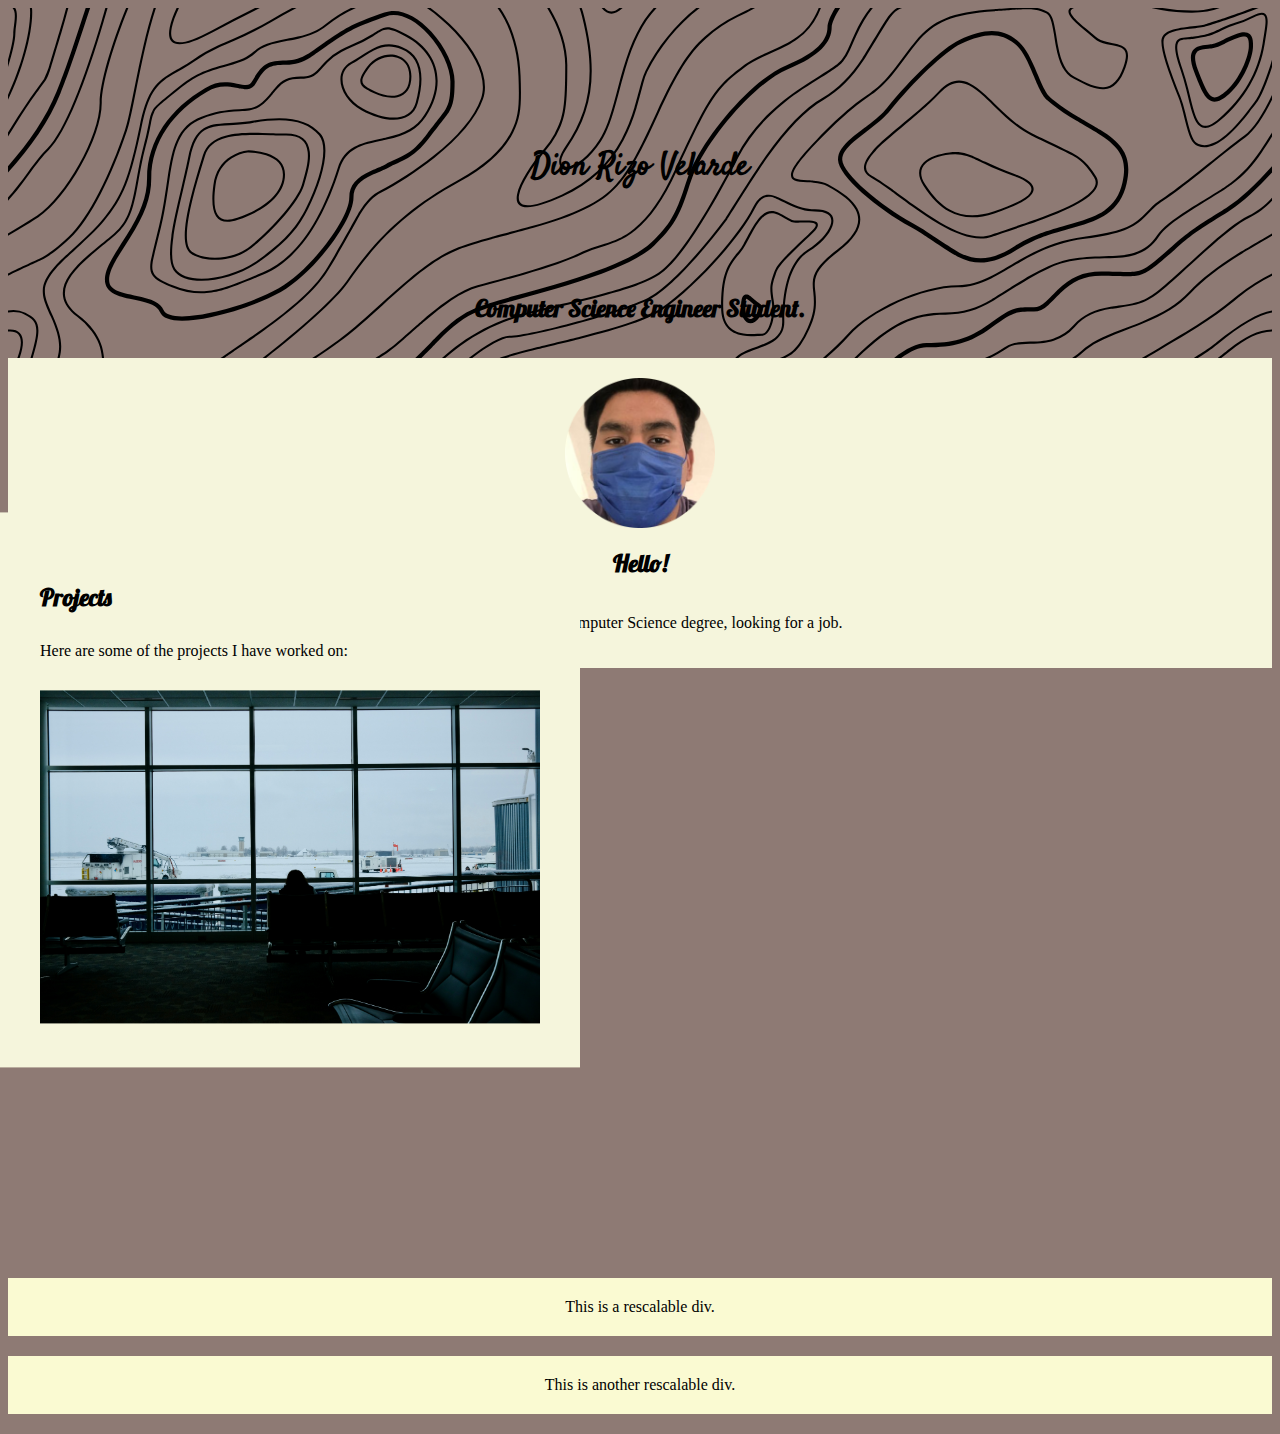
==== index.html @ 95fdc2d4 "final changes of my web page before restarting" ====
<!doctype html>
<html lang="en">
  <head>
    <title>Dion Rizo Velarde</title>
    <!-- Required meta tags -->
    <meta charset="utf-8" />
    <meta name="viewport" content="width=device-width, initial-scale=1, shrink-to-fit=no" />

    <!-- Bootstrap CSS v5.2.1 -->
    <link
      href="https://cdn.jsdelivr.net/npm/bootstrap@5.3.2/dist/css/bootstrap.min.css"
      rel="stylesheet"
      integrity="sha384-T3c6CoIi6uLrA9TneNEoa7RxnatzjcDSCmG1MXxSR1GAsXEV/Dwwykc2MPK8M2HN"
      crossorigin="anonymous"
    />

    <!-- CSS file.  -->
    <link rel="stylesheet" href="style.css">
    <link rel="stylesheet" href="https://fonts.googleapis.com/css2?family=Lobster&display=swap">
    <link rel="stylesheet" href="https://fonts.googleapis.com/css2?family=Dancing+Script&display=swap">
    <link rel="stylesheet" href="https://fonts.googleapis.com/css2?family=Satisfy&display=swap">

  </head>

  <body>
    <header>
      <div class="top-container">
        <img src="./pattern1/topography.svg" alt="alt="Background pattern" class="background-svg"">
        <div class="row">
          <div class="col-12 mx-auto">
            <div class="name-title">
              <h1 class="name">Dion Rizo Velarde</h1>
              <h2 class="occupation">Computer Science Engineer Student.</h2>
            </div>
          </div>
        </div>
      </div>
    </header>
    <main>
      <div class="main-container">
        <div class="row">
          <div class="col-12 mx-auto">
            <div class="experience">
              <img src="./dion's foto-modified.png" alt="image of Dion">
              <h2>Hello!</h2>
              <p>I am a student in a Computer Science degree, looking for a job.</p>
              
            </div>
            <div class="projects col-12 mx-auto">
              <h2>Projects</h2>
              <p>Here are some of the projects I have worked on:</p>
              <img src="./terminal.jpg" alt="Photo of a terminal">
            </div>
          </div>
        </div>
      </div>
    </main>
    <footer>
      <div class="container">
        <div class="row">
          <div class="col-12 col-sm-6 col-md-4 rescalable-div">
            This is a rescalable div.
          </div>
          <div class="col-12 col-sm-6 col-md-4 rescalable-div">
            This is another rescalable div.
          </div>
        </div>
      </div>
    </footer>
    <!-- Bootstrap JavaScript Libraries -->
    <script
      src="https://cdn.jsdelivr.net/npm/@popperjs/core@2.11.8/dist/umd/popper.min.js"
      integrity="sha384-I7E8VVD/ismYTF4hNIPjVp/Zjvgyol6VFvRkX/vR+Vc4jQkC+hVqc2pM8ODewa9r"
      crossorigin="anonymous"
    ></script>

    <script
      src="https://cdn.jsdelivr.net/npm/bootstrap@5.3.2/dist/js/bootstrap.min.js"
      integrity="sha384-BBtl+eGJRgqQAUMxJ7pMwbEyER4l1g+O15P+16Ep7Q9Q+zqX6gSbd85u4mG4QzX+"
      crossorigin="anonymous"
    ></script>
  </body>
</html>
---- style.css ----
body {
    background-color: #8E7A74; /* Fallback color */
}

.top-container {
    display: grid;
    padding-top: 100px;
    justify-content: center;
    margin: 0;
    position: relative;
    height: auto; /* Adjust to auto to fit content */
}

.background-svg {
    position: absolute;
    top: 0;
    left: 0;
    width: 100%;
    height: 100%;
    z-index: -1;
    object-fit: cover; /* Ensure the SVG covers the container */
}


.main-container{
    display: grid;
    height: 100vh;
}


.experience{
    display: flex;
    flex-direction:column;
    justify-content: center;
    align-items: center;
    padding: 20px; /* Add some padding */
    background-color: beige;

}


.experience img {
    max-width: 100%;
    height: auto;
    display: block;
    width: 150px;
    height: 150px;
}

.experience h2 {
    text-align: center;
    margin-top: 20px;
}

.experience p{
    text-align: center;
}

.name-title{  
    display: grid;
    padding: 15px;
    justify-items: center;
    font-family: 'Satisfy', cursive;
    margin: 0px;
    color: black;
}

.name{
    padding-bottom: 60px;
}

.projects{
    padding: 50px 40px 40px 40px;
    background-color: #f5f5dc;
    position: absolute; /* Position absolute to place it relative to .experience */
    top: 87.8%; /* Adjust as needed */
    left: 0; /* Align to the left */
    transform: translateY(-50%); /* Center vertically */
}

.projects h2{
    text-align: left;
    margin-bottom: 30px;
}

.projects p{
    text-align: left;
    margin-bottom: 30px;
}

.projects img {
    width: 500px;
    height: auto;
}

.rescalable-div {
    padding: 20px;
    background-color: lightblue;
    text-align: center;
    margin: 20px 0;
}

h2{
    font-family: 'Lobster', cursive;

}


@media (max-width: 575.98px) {
    .rescalable-div {
      background-color: lightcoral;
    }
  }
  
  @media (min-width: 576px) and (max-width: 767.98px) {
    .rescalable-div {
      background-color: lightgreen;
    }
  }
  
  @media (min-width: 768px) and (max-width: 991.98px) {
    .rescalable-div {
      background-color: lightblue;
    }
  }
  
  @media (min-width: 992px) {
    .rescalable-div {
      background-color: lightgoldenrodyellow;
    }
  }
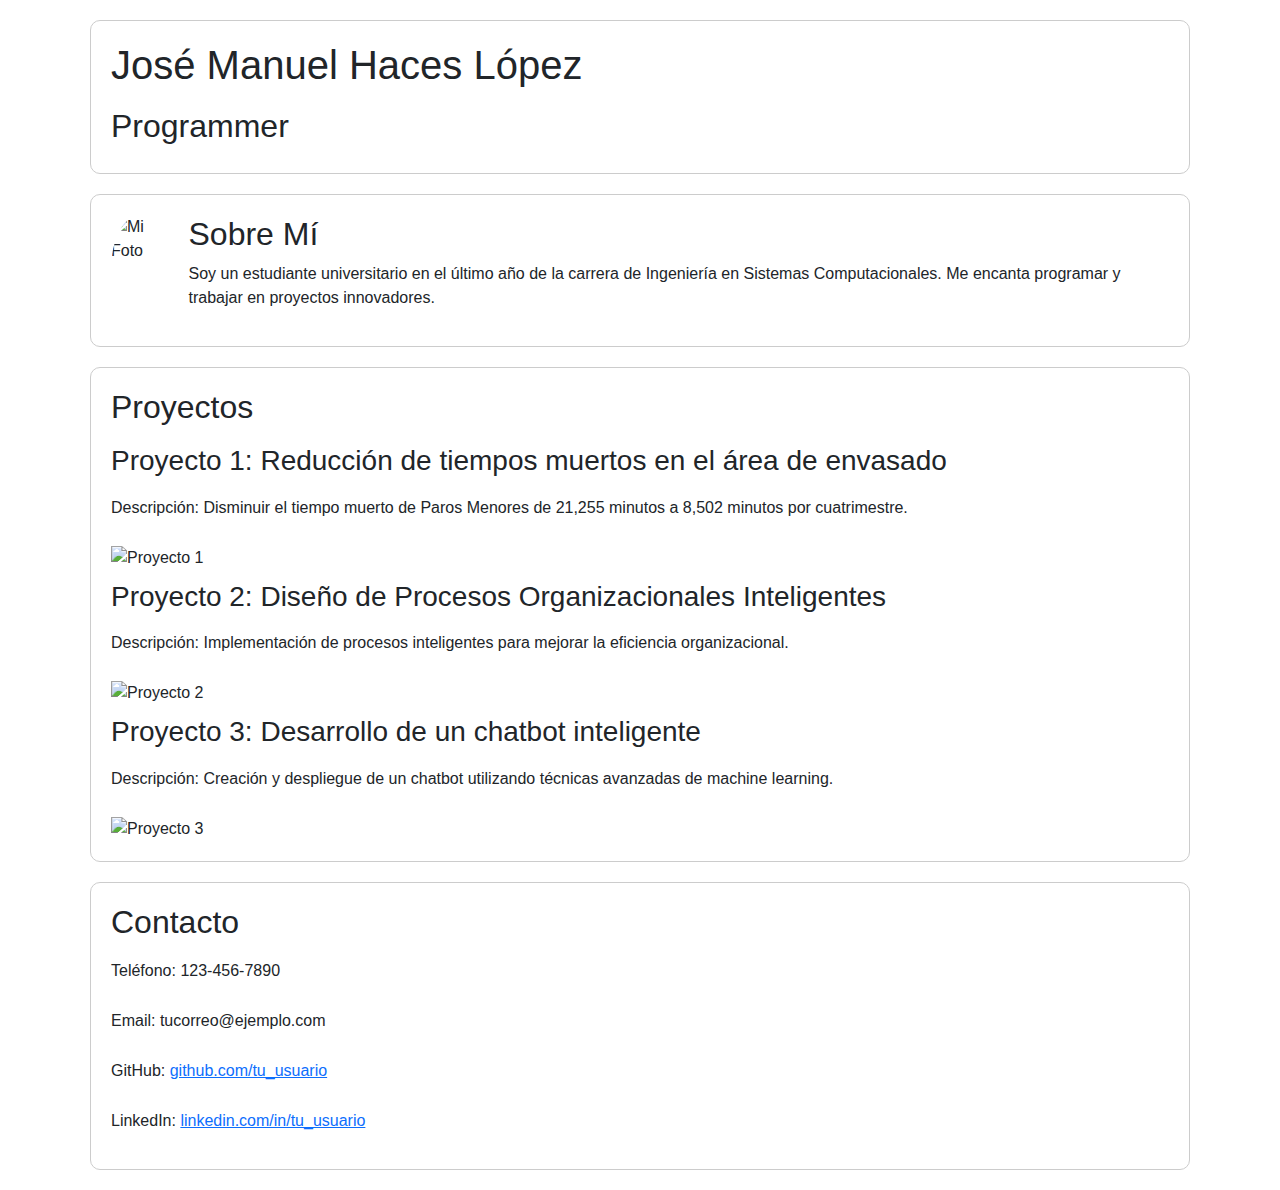
==== commit d8ce2355: "Estructura inicial de la pagina" ====
--- a/index.html
+++ b/index.html
@@ -1,83 +1,65 @@
-<!doctype html>
-<html lang="en">
-  <head>
-    <title>Dion Rizo Velarde</title>
-    <!-- Required meta tags -->
-    <meta charset="utf-8" />
-    <meta name="viewport" content="width=device-width, initial-scale=1, shrink-to-fit=no" />
-
-    <!-- Bootstrap CSS v5.2.1 -->
-    <link
-      href="https://cdn.jsdelivr.net/npm/bootstrap@5.3.2/dist/css/bootstrap.min.css"
-      rel="stylesheet"
-      integrity="sha384-T3c6CoIi6uLrA9TneNEoa7RxnatzjcDSCmG1MXxSR1GAsXEV/Dwwykc2MPK8M2HN"
-      crossorigin="anonymous"
-    />
-
-    <!-- CSS file.  -->
-    <link rel="stylesheet" href="style.css">
-    <link rel="stylesheet" href="https://fonts.googleapis.com/css2?family=Lobster&display=swap">
-    <link rel="stylesheet" href="https://fonts.googleapis.com/css2?family=Dancing+Script&display=swap">
-    <link rel="stylesheet" href="https://fonts.googleapis.com/css2?family=Satisfy&display=swap">
-
-  </head>
-
-  <body>
-    <header>
-      <div class="top-container">
-        <img src="./pattern1/topography.svg" alt="alt="Background pattern" class="background-svg"">
-        <div class="row">
-          <div class="col-12 mx-auto">
-            <div class="name-title">
-              <h1 class="name">Dion Rizo Velarde</h1>
-              <h2 class="occupation">Computer Science Engineer Student.</h2>
-            </div>
-          </div>
-        </div>
-      </div>
-    </header>
-    <main>
-      <div class="main-container">
-        <div class="row">
-          <div class="col-12 mx-auto">
-            <div class="experience">
-              <img src="./dion's foto-modified.png" alt="image of Dion">
-              <h2>Hello!</h2>
-              <p>I am a student in a Computer Science degree, looking for a job.</p>
-              
-            </div>
-            <div class="projects col-12 mx-auto">
-              <h2>Projects</h2>
-              <p>Here are some of the projects I have worked on:</p>
-              <img src="./terminal.jpg" alt="Photo of a terminal">
-            </div>
-          </div>
-        </div>
-      </div>
-    </main>
-    <footer>
-      <div class="container">
-        <div class="row">
-          <div class="col-12 col-sm-6 col-md-4 rescalable-div">
-            This is a rescalable div.
-          </div>
-          <div class="col-12 col-sm-6 col-md-4 rescalable-div">
-            This is another rescalable div.
-          </div>
-        </div>
-      </div>
-    </footer>
-    <!-- Bootstrap JavaScript Libraries -->
-    <script
-      src="https://cdn.jsdelivr.net/npm/@popperjs/core@2.11.8/dist/umd/popper.min.js"
-      integrity="sha384-I7E8VVD/ismYTF4hNIPjVp/Zjvgyol6VFvRkX/vR+Vc4jQkC+hVqc2pM8ODewa9r"
-      crossorigin="anonymous"
-    ></script>
-
-    <script
-      src="https://cdn.jsdelivr.net/npm/bootstrap@5.3.2/dist/js/bootstrap.min.js"
-      integrity="sha384-BBtl+eGJRgqQAUMxJ7pMwbEyER4l1g+O15P+16Ep7Q9Q+zqX6gSbd85u4mG4QzX+"
-      crossorigin="anonymous"
-    ></script>
-  </body>
-</html>
+<!DOCTYPE html>
+<html lang="es">
+<head>
+    <meta charset="UTF-8">
+    <meta name="viewport" content="width=device-width, initial-scale=1.0">
+    <title>Mi Página Web</title>
+    <link href="https://cdn.jsdelivr.net/npm/bootstrap@5.3.0/dist/css/bootstrap.min.css" rel="stylesheet">
+    <link rel="stylesheet" href="style.css">
+</head>
+<body>
+    <div class="container">
+        <!-- Section 1: Name and Title -->
+        <div class="section header">
+            <h1>José Manuel Haces López</h1>
+            <h2>Programmer</h2>
+        </div>
+
+        <!-- Section 2: About Me -->
+        <div class="section about">
+            <img src="ruta_a_tu_foto.jpg" alt="Mi Foto">
+            <div>
+                <h2>Sobre Mí</h2>
+                <p>Soy un estudiante universitario en el último año de la carrera de Ingeniería en Sistemas Computacionales. Me encanta programar y trabajar en proyectos innovadores.</p>
+            </div>
+        </div>
+
+        <!-- Section 3: Projects -->
+        <div class="section projects">
+            <h2>Proyectos</h2>
+
+            <!-- Project 1 -->
+            <div class="project">
+                <h3>Proyecto 1: Reducción de tiempos muertos en el área de envasado</h3>
+                <p>Descripción: Disminuir el tiempo muerto de Paros Menores de 21,255 minutos a 8,502 minutos por cuatrimestre.</p>
+                <img src="ruta_a_la_imagen_del_proyecto1.jpg" alt="Proyecto 1">
+            </div>
+
+            <!-- Project 2 -->
+            <div class="project">
+                <h3>Proyecto 2: Diseño de Procesos Organizacionales Inteligentes</h3>
+                <p>Descripción: Implementación de procesos inteligentes para mejorar la eficiencia organizacional.</p>
+                <img src="ruta_a_la_imagen_del_proyecto2.jpg" alt="Proyecto 2">
+            </div>
+
+            <!-- Project 3 -->
+            <div class="project">
+                <h3>Proyecto 3: Desarrollo de un chatbot inteligente</h3>
+                <p>Descripción: Creación y despliegue de un chatbot utilizando técnicas avanzadas de machine learning.</p>
+                <img src="ruta_a_la_imagen_del_proyecto3.jpg" alt="Proyecto 3">
+            </div>
+        </div>
+
+        <!-- Section 4: Contact Information -->
+        <div class="section contact">
+            <h2>Contacto</h2>
+            <p>Teléfono: 123-456-7890</p>
+            <p>Email: tucorreo@ejemplo.com</p>
+            <p>GitHub: <a href="https://github.com/tu_usuario" target="_blank">github.com/tu_usuario</a></p>
+            <p>LinkedIn: <a href="https://linkedin.com/in/tu_usuario" target="_blank">linkedin.com/in/tu_usuario</a></p>
+        </div>
+    </div>
+
+    <script src="https://cdn.jsdelivr.net/npm/bootstrap@5.3.0/dist/js/bootstrap.bundle.min.js"></script>
+</body>
+</html>
--- a/style.css
+++ b/style.css
@@ -1,133 +1,51 @@
 body {
-    background-color: #8E7A74; /* Fallback color */
+    font-family: Arial, sans-serif;
 }
 
-.top-container {
-    display: grid;
-    padding-top: 100px;
-    justify-content: center;
-    margin: 0;
-    position: relative;
-    height: auto; /* Adjust to auto to fit content */
+.container {
+    display: flex;
+    flex-direction: column;
+    gap: 20px;
+    padding: 20px;
 }
 
-.background-svg {
-    position: absolute;
-    top: 0;
-    left: 0;
-    width: 100%;
-    height: 100%;
-    z-index: -1;
-    object-fit: cover; /* Ensure the SVG covers the container */
+.section {
+    padding: 20px;
+    border: 1px solid #ccc;
+    border-radius: 10px;
 }
 
-
-.main-container{
-    display: grid;
-    height: 100vh;
+.header, .projects, .contact {
+    display: flex;
+    flex-direction: column;
+    gap: 10px;
 }
 
-
-.experience{
+.about {
     display: flex;
-    flex-direction:column;
-    justify-content: center;
-    align-items: center;
-    padding: 20px; /* Add some padding */
-    background-color: beige;
-
+    flex-direction: row;
+    gap: 20px;
 }
 
-
-.experience img {
-    max-width: 100%;
-    height: auto;
-    display: block;
-    width: 150px;
-    height: 150px;
+.about img {
+    max-width: 150px;
+    border-radius: 50%;
 }
 
-.experience h2 {
-    text-align: center;
-    margin-top: 20px;
+.project {
+    display: flex;
+    flex-direction: column;
+    gap: 10px;
 }
 
-.experience p{
-    text-align: center;
+@media (max-width: 768px) {
+    .about {
+        flex-direction: column;
+        align-items: center;
+    }
+
+    .about img {
+        max-width: 100px;
+    }
 }
 
-.name-title{  
-    display: grid;
-    padding: 15px;
-    justify-items: center;
-    font-family: 'Satisfy', cursive;
-    margin: 0px;
-    color: black;
-}
-
-.name{
-    padding-bottom: 60px;
-}
-
-.projects{
-    padding: 50px 40px 40px 40px;
-    background-color: #f5f5dc;
-    position: absolute; /* Position absolute to place it relative to .experience */
-    top: 87.8%; /* Adjust as needed */
-    left: 0; /* Align to the left */
-    transform: translateY(-50%); /* Center vertically */
-}
-
-.projects h2{
-    text-align: left;
-    margin-bottom: 30px;
-}
-
-.projects p{
-    text-align: left;
-    margin-bottom: 30px;
-}
-
-.projects img {
-    width: 500px;
-    height: auto;
-}
-
-.rescalable-div {
-    padding: 20px;
-    background-color: lightblue;
-    text-align: center;
-    margin: 20px 0;
-}
-
-h2{
-    font-family: 'Lobster', cursive;
-
-}
-
-
-@media (max-width: 575.98px) {
-    .rescalable-div {
-      background-color: lightcoral;
-    }
-  }
-  
-  @media (min-width: 576px) and (max-width: 767.98px) {
-    .rescalable-div {
-      background-color: lightgreen;
-    }
-  }
-  
-  @media (min-width: 768px) and (max-width: 991.98px) {
-    .rescalable-div {
-      background-color: lightblue;
-    }
-  }
-  
-  @media (min-width: 992px) {
-    .rescalable-div {
-      background-color: lightgoldenrodyellow;
-    }
-  }
-  
-
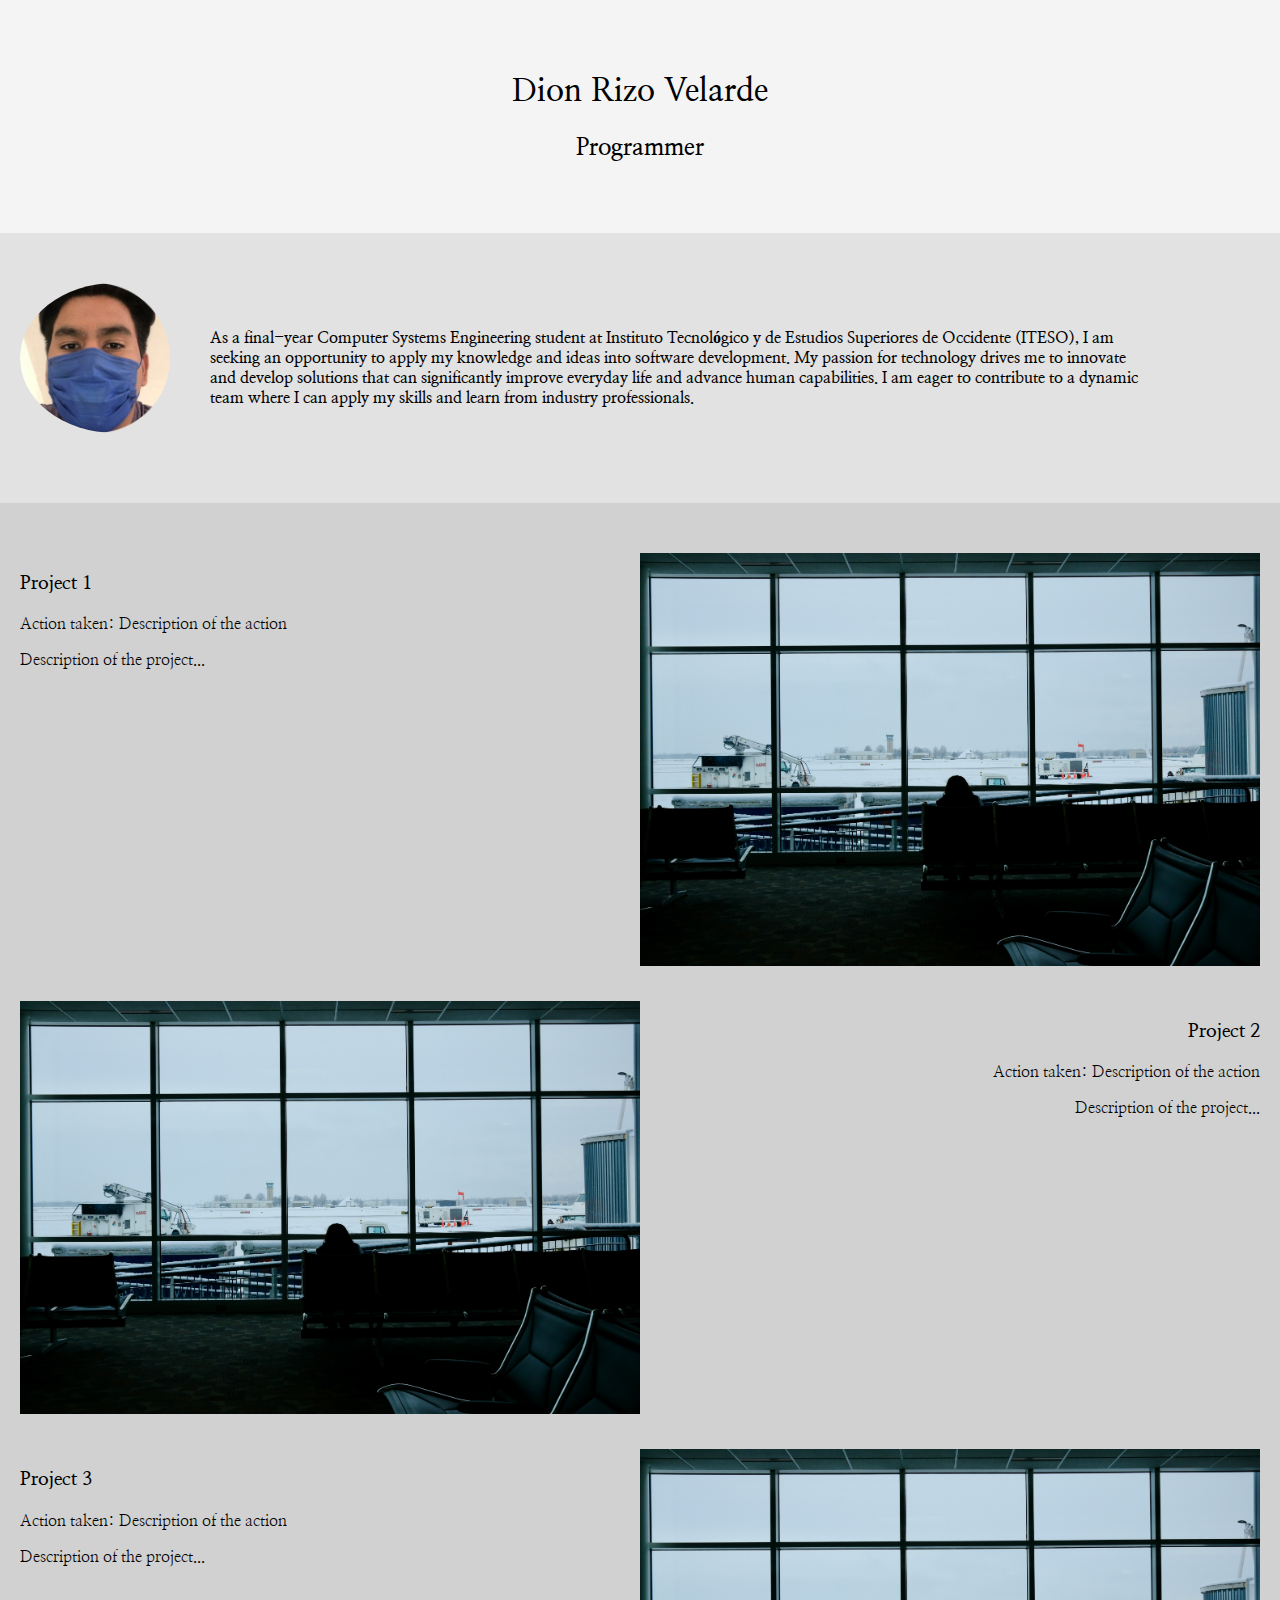
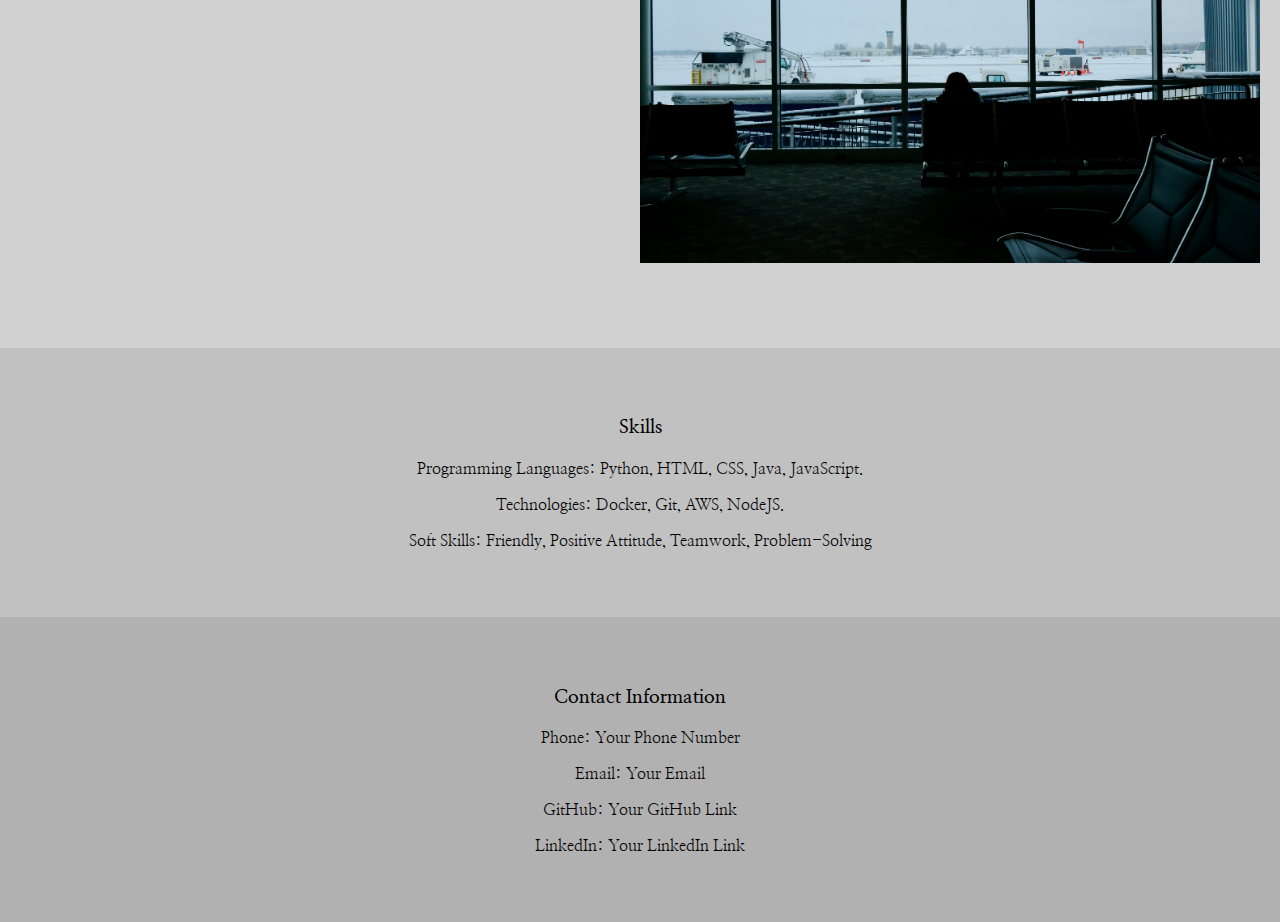
==== commit 8066964d: "base structure for the page" ====
--- a/index.html
+++ b/index.html
@@ -1,65 +1,73 @@
 <!DOCTYPE html>
-<html lang="es">
+<html lang="en">
 <head>
     <meta charset="UTF-8">
     <meta name="viewport" content="width=device-width, initial-scale=1.0">
-    <title>Mi Página Web</title>
-    <link href="https://cdn.jsdelivr.net/npm/bootstrap@5.3.0/dist/css/bootstrap.min.css" rel="stylesheet">
+    <title>Dion Rizo Velarde - Portfolio</title>
     <link rel="stylesheet" href="style.css">
+    <link href="https://fonts.googleapis.com/css2?family=Nanum+Myeongjo&display=swap" rel="stylesheet">
 </head>
 <body>
     <div class="container">
-        <!-- Section 1: Name and Title -->
-        <div class="section header">
-            <h1>José Manuel Haces López</h1>
+        <div class="section name-title">
+            <h1>Dion Rizo Velarde</h1>
             <h2>Programmer</h2>
         </div>
-
-        <!-- Section 2: About Me -->
-        <div class="section about">
-            <img src="ruta_a_tu_foto.jpg" alt="Mi Foto">
-            <div>
-                <h2>Sobre Mí</h2>
-                <p>Soy un estudiante universitario en el último año de la carrera de Ingeniería en Sistemas Computacionales. Me encanta programar y trabajar en proyectos innovadores.</p>
+        <div class="section profile">
+            <img src="./dion's foto-modified.png" alt="Dion Rizo Velarde">
+            <p>As a final-year Computer Systems Engineering student at Instituto Tecnológico y de Estudios Superiores de Occidente (ITESO), I am seeking an opportunity to apply my knowledge and ideas into software development. My passion for technology drives me to innovate and develop solutions that can significantly improve everyday life and advance human capabilities. I am eager to contribute to a dynamic team where I can apply my skills and learn from industry professionals.</p>
+        </div>
+        <div class="section projects">
+            <div class="project">
+                <div class="project-content one">
+                    <div>
+                        <h3>Project 1</h3>
+                        <p>Action taken: Description of the action</p>
+                        <p>Description of the project...</p>
+                    </div>
+                    <div>
+                        <img src="./terminal.jpg" alt="Project 1">
+                    </div>
+                </div>
+            </div>
+            <div class="project">
+                <div class="project-content two">
+                    <div>
+                        <h3>Project 2</h3>
+                        <p>Action taken: Description of the action</p>
+                        <p>Description of the project...</p>
+                    </div>
+                    <div>
+                        <img src="./terminal.jpg" alt="Project 2">
+                    </div>
+                </div>
+            </div>
+            <div class="project">
+                <div class="project-content three">
+                    <div>
+                        <h3>Project 3</h3>
+                        <p>Action taken: Description of the action</p>
+                        <p>Description of the project...</p>
+                    </div>
+                    <div>
+                        <img src="./terminal.jpg" alt="Project 3">
+                    </div>
+                </div>
             </div>
         </div>
-
-        <!-- Section 3: Projects -->
-        <div class="section projects">
-            <h2>Proyectos</h2>
-
-            <!-- Project 1 -->
-            <div class="project">
-                <h3>Proyecto 1: Reducción de tiempos muertos en el área de envasado</h3>
-                <p>Descripción: Disminuir el tiempo muerto de Paros Menores de 21,255 minutos a 8,502 minutos por cuatrimestre.</p>
-                <img src="ruta_a_la_imagen_del_proyecto1.jpg" alt="Proyecto 1">
-            </div>
-
-            <!-- Project 2 -->
-            <div class="project">
-                <h3>Proyecto 2: Diseño de Procesos Organizacionales Inteligentes</h3>
-                <p>Descripción: Implementación de procesos inteligentes para mejorar la eficiencia organizacional.</p>
-                <img src="ruta_a_la_imagen_del_proyecto2.jpg" alt="Proyecto 2">
-            </div>
-
-            <!-- Project 3 -->
-            <div class="project">
-                <h3>Proyecto 3: Desarrollo de un chatbot inteligente</h3>
-                <p>Descripción: Creación y despliegue de un chatbot utilizando técnicas avanzadas de machine learning.</p>
-                <img src="ruta_a_la_imagen_del_proyecto3.jpg" alt="Proyecto 3">
-            </div>
+        <div class="section skills">
+            <h3>Skills</h3>
+            <p>Programming Languages: Python, HTML, CSS, Java, JavaScript.</p>
+            <p>Technologies: Docker, Git, AWS, NodeJS.</p>
+            <p>Soft Skills: Friendly, Positive Attitude, Teamwork, Problem-Solving</p>
         </div>
-
-        <!-- Section 4: Contact Information -->
         <div class="section contact">
-            <h2>Contacto</h2>
-            <p>Teléfono: 123-456-7890</p>
-            <p>Email: tucorreo@ejemplo.com</p>
-            <p>GitHub: <a href="https://github.com/tu_usuario" target="_blank">github.com/tu_usuario</a></p>
-            <p>LinkedIn: <a href="https://linkedin.com/in/tu_usuario" target="_blank">linkedin.com/in/tu_usuario</a></p>
+            <h3>Contact Information</h3>
+            <p>Phone: Your Phone Number</p>
+            <p>Email: Your Email</p>
+            <p>GitHub: Your GitHub Link</p>
+            <p>LinkedIn: Your LinkedIn Link</p>
         </div>
     </div>
-
-    <script src="https://cdn.jsdelivr.net/npm/bootstrap@5.3.0/dist/js/bootstrap.bundle.min.js"></script>
 </body>
 </html>
--- a/style.css
+++ b/style.css
@@ -1,51 +1,104 @@
-body {
-    font-family: Arial, sans-serif;
+body, html {
+    margin: 0;
+    padding: 0;
+    width: 100%;
+    height: 100%;
+    font-family: 'Nanum Myeongjo', serif;
+    box-sizing: border-box;
 }
 
 .container {
+    width: 100%;
+    min-height: 100vh;
     display: flex;
     flex-direction: column;
-    gap: 20px;
-    padding: 20px;
 }
 
 .section {
     padding: 20px;
-    border: 1px solid #ccc;
-    border-radius: 10px;
 }
 
-.header, .projects, .contact {
+.name-title {
+    text-align: center;
+    background: #f4f4f4;
+    padding: 50px 0;
+}
+
+.profile {
+    display: flex;
+    align-items: center;
+    text-align: center;
+    background: #e2e2e2;
+    padding: 50px 20px;
+}
+
+.profile p{
+    text-align: left;
+    font-weight: bold;
+    width: 75%;
+}
+
+.profile img {
+    width: 150px;
+    height: 150px;
+    border-radius: 50%;
+    margin-bottom: 20px;
+    padding-right: 40px;
+}
+
+.projects {
     display: flex;
     flex-direction: column;
-    gap: 10px;
-}
-
-.about {
-    display: flex;
-    flex-direction: row;
-    gap: 20px;
-}
-
-.about img {
-    max-width: 150px;
-    border-radius: 50%;
+    background: #d1d1d1;
+    padding: 50px 20px;
 }
 
 .project {
     display: flex;
     flex-direction: column;
-    gap: 10px;
+    margin-bottom: 30px;
 }
 
-@media (max-width: 768px) {
-    .about {
-        flex-direction: column;
-        align-items: center;
-    }
+.project img {
+    max-width: 100%;
+    height: auto;
+}
 
-    .about img {
-        max-width: 100px;
+.project-content {
+    display: flex;
+    flex-direction: row;
+}
+
+.project-content.two{
+    flex-direction: row-reverse;
+    text-align: right;
+
+}
+
+.project-content div {
+    flex: 1;
+}
+
+.skills {
+    text-align: center;
+    background: #c1c1c1;
+    padding: 50px 20px;
+}
+
+.contact {
+    text-align: center;
+    background: #b1b1b1;
+    padding: 50px 20px;
+}
+
+@media (min-width: 768px) {
+    .project-content {
+        flex-direction: row;
     }
 }
 
+@media (max-width: 767px) {
+    .project-content {
+        flex-direction: column;
+    }
+}
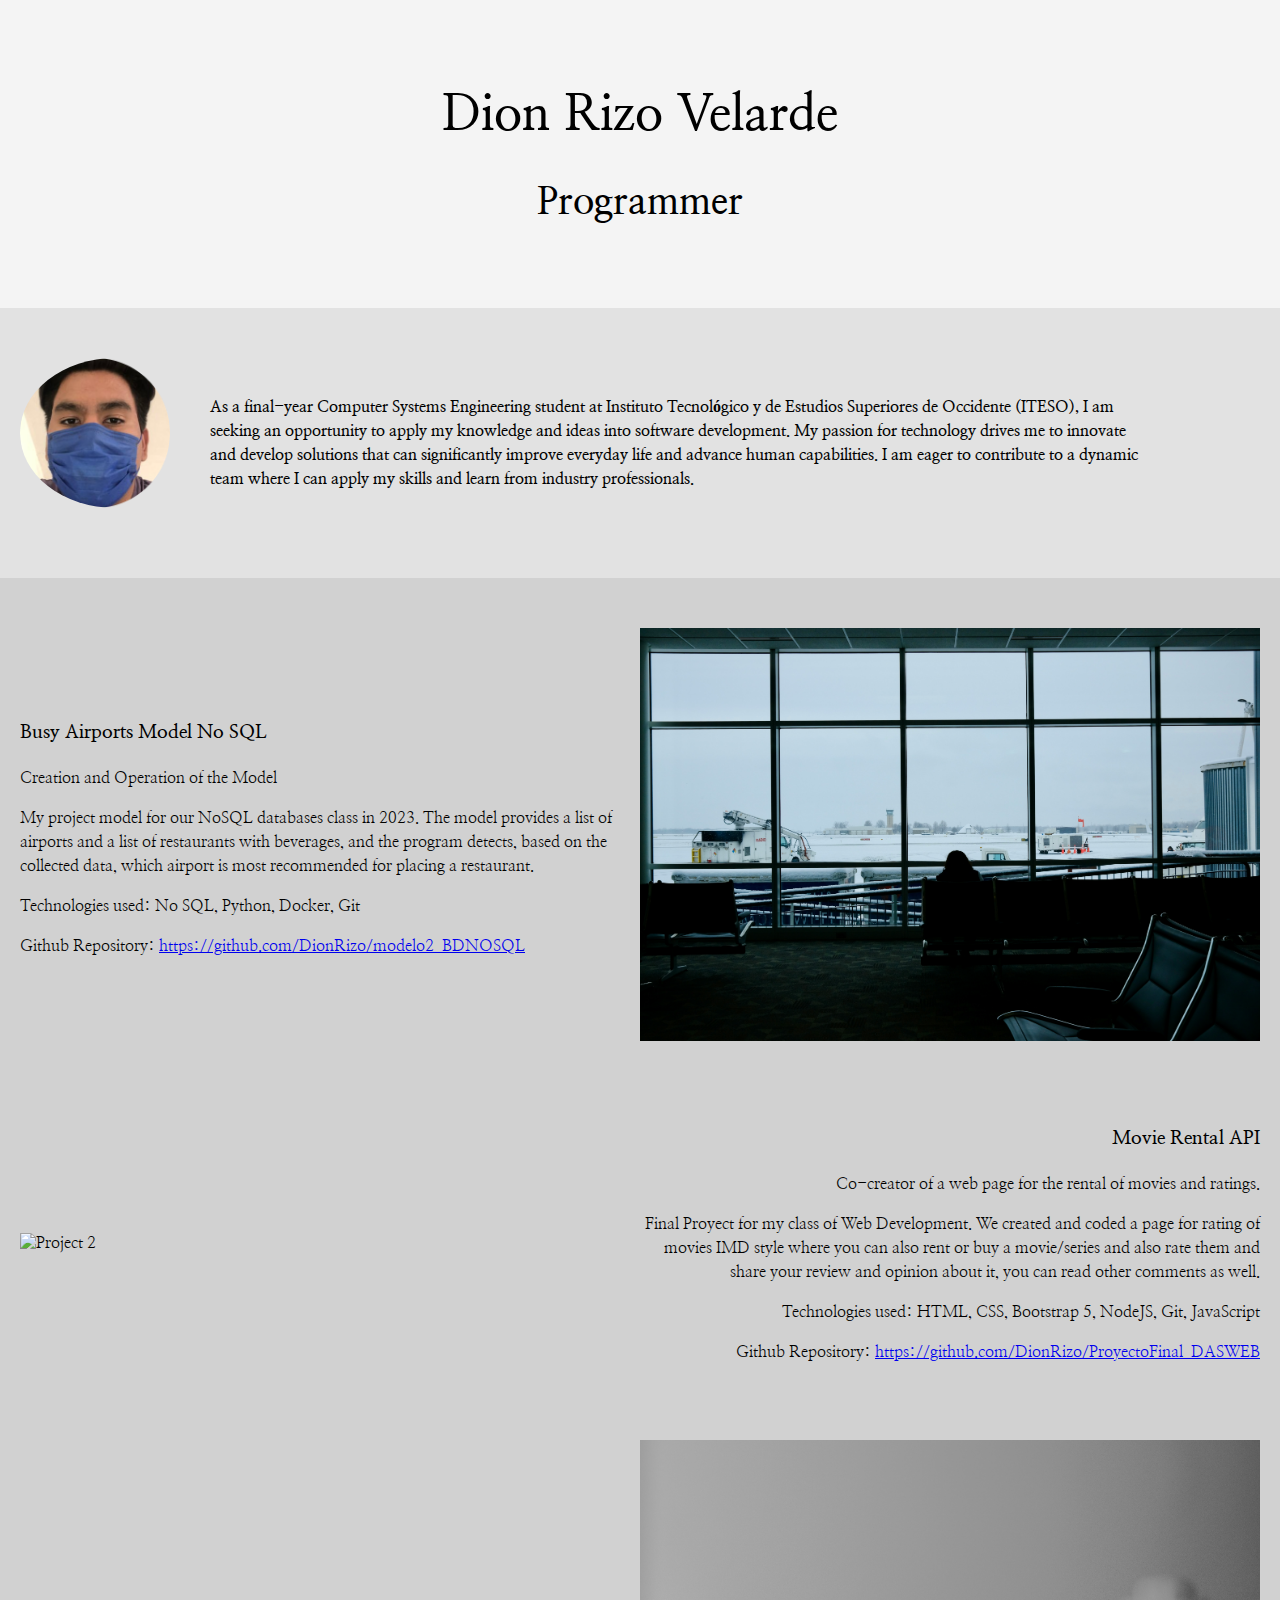
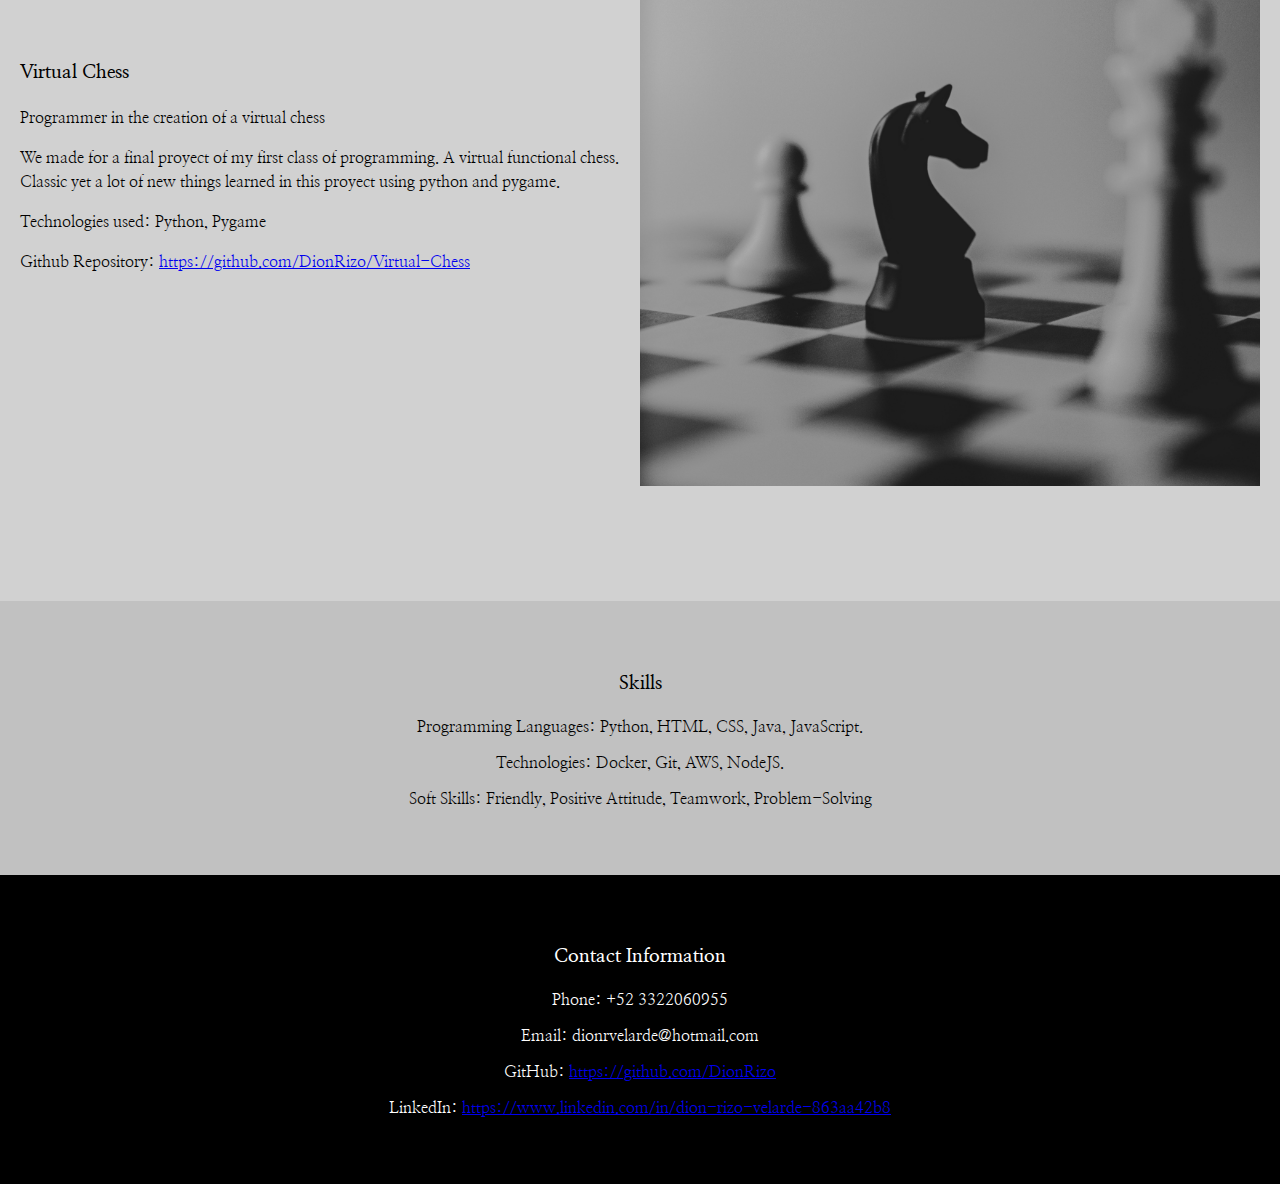
==== commit 946a1869: "personal page done" ====
--- a/index.html
+++ b/index.html
@@ -14,43 +14,50 @@
             <h2>Programmer</h2>
         </div>
         <div class="section profile">
-            <img src="./dion's foto-modified.png" alt="Dion Rizo Velarde">
+            <img src="./images/dion's foto-modified.png" alt="Dion Rizo Velarde">
             <p>As a final-year Computer Systems Engineering student at Instituto Tecnológico y de Estudios Superiores de Occidente (ITESO), I am seeking an opportunity to apply my knowledge and ideas into software development. My passion for technology drives me to innovate and develop solutions that can significantly improve everyday life and advance human capabilities. I am eager to contribute to a dynamic team where I can apply my skills and learn from industry professionals.</p>
         </div>
         <div class="section projects">
             <div class="project">
                 <div class="project-content one">
                     <div>
-                        <h3>Project 1</h3>
-                        <p>Action taken: Description of the action</p>
-                        <p>Description of the project...</p>
+                        <h3> Busy Airports Model No SQL </h3>
+                        <p>Creation and Operation of the Model</p>
+                        <p>My project model for our NoSQL databases class in 2023. The model provides a list of airports and a list of restaurants with beverages, and the program detects, based on the collected data, which airport is most recommended for placing a restaurant.</p>
+                        <p>Technologies used: No SQL, Python, Docker, Git</p>
+                        <p>Github Repository: <a href="https://github.com/DionRizo/modelo2_BDNOSQL">https://github.com/DionRizo/modelo2_BDNOSQL</a></p>
                     </div>
                     <div>
-                        <img src="./terminal.jpg" alt="Project 1">
+                        <img src="./images/terminal.jpg" alt="Project 1">
                     </div>
                 </div>
             </div>
             <div class="project">
                 <div class="project-content two">
                     <div>
-                        <h3>Project 2</h3>
-                        <p>Action taken: Description of the action</p>
-                        <p>Description of the project...</p>
+                        <h3>Movie Rental API</h3>
+                        <p>Co-creator of a web page for the rental of movies and ratings. </p>
+                        <p>Final Proyect for my class of Web Development. We created and coded a page for rating of movies IMD style where you can also rent or buy a movie/series and also rate them and share your review and opinion about it, you can read other comments as well.</p>
+                        <p>Technologies used: HTML, CSS, Bootstrap 5, NodeJS, Git, JavaScript</p>
+                        <p>Github Repository: <a href="https://github.com/DionRizo/ProyectoFinal_DASWEB"> https://github.com/DionRizo/ProyectoFinal_DASWEB</a></p>
                     </div>
                     <div>
-                        <img src="./terminal.jpg" alt="Project 2">
+                        <img src="./images/movie-rental.jpg" alt="Project 2">
                     </div>
                 </div>
             </div>
             <div class="project">
                 <div class="project-content three">
                     <div>
-                        <h3>Project 3</h3>
-                        <p>Action taken: Description of the action</p>
-                        <p>Description of the project...</p>
+                        <h3>Virtual Chess </h3>
+                        <p>Programmer in the creation of a virtual chess </p>
+                        <p>We made for a final proyect of my first class of programming. A virtual functional chess. Classic yet a lot of new things learned in this proyect using python and pygame.</p>
+                        <p>Technologies used: Python, Pygame</p>
+                          
+                        <p>Github Repository: <a href="https://github.com/DionRizo/Virtual-Chess">https://github.com/DionRizo/Virtual-Chess</a> </p>
                     </div>
                     <div>
-                        <img src="./terminal.jpg" alt="Project 3">
+                        <img src="./images/virtual-chess.jpg" alt="Project 3">
                     </div>
                 </div>
             </div>
@@ -63,10 +70,10 @@
         </div>
         <div class="section contact">
             <h3>Contact Information</h3>
-            <p>Phone: Your Phone Number</p>
-            <p>Email: Your Email</p>
-            <p>GitHub: Your GitHub Link</p>
-            <p>LinkedIn: Your LinkedIn Link</p>
+            <p>Phone: +52 3322060955</p>
+            <p>Email: dionrvelarde@hotmail.com</p>
+            <p>GitHub: <a href="https://github.com/DionRizo">https://github.com/DionRizo</a></p>
+            <p>LinkedIn: <a href="https://www.linkedin.com/in/dion-rizo-velarde-863aa42b8">https://www.linkedin.com/in/dion-rizo-velarde-863aa42b8</a></p>
         </div>
     </div>
 </body>
--- a/style.css
+++ b/style.css
@@ -22,6 +22,7 @@
     text-align: center;
     background: #f4f4f4;
     padding: 50px 0;
+    font-size: 25px;
 }
 
 .profile {
@@ -32,10 +33,11 @@
     padding: 50px 20px;
 }
 
-.profile p{
+.profile p {
     text-align: left;
     font-weight: bold;
     width: 75%;
+    line-height: 1.5;
 }
 
 .profile img {
@@ -59,24 +61,41 @@
     margin-bottom: 30px;
 }
 
-.project img {
-    max-width: 100%;
-    height: auto;
-}
-
 .project-content {
     display: flex;
     flex-direction: row;
-}
-
-.project-content.two{
-    flex-direction: row-reverse;
-    text-align: right;
-
+    margin-bottom: 30px;
+    justify-content: space-between; /* Ensure the space is distributed between text and image */
+    align-items: center; /* Center the items vertically */
 }
 
 .project-content div {
-    flex: 1;
+    flex: 1; /* Ensures that text and image each take up half the width */
+    max-width: 50%; /* Ensure the content doesn't overflow */
+}
+
+.project-content img {
+    width: 100%; /* Make the image take up full width of its container */
+    height: auto;
+    object-fit: cover; /* Ensure the image fits within its container */
+}
+
+.project-content p, h3 {
+    text-align: left;
+    line-height: 1.5;
+}
+
+.project-content.two {
+    flex-direction: row-reverse;
+}
+
+.project-content.two p, .project-content.two h3 {
+    text-align: right;
+}
+
+.project-content.two img {
+    margin-left: 0;
+    margin-right: 20px; /* Adjust margin to add space between the image and the text */
 }
 
 .skills {
@@ -85,20 +104,31 @@
     padding: 50px 20px;
 }
 
+.skills h3 {
+    text-align: center;
+}
+
 .contact {
     text-align: center;
-    background: #b1b1b1;
+    background: black;
     padding: 50px 20px;
+    color: white;
 }
 
-@media (min-width: 768px) {
-    .project-content {
-        flex-direction: row;
-    }
+.contact h3 {
+    text-align: center;
 }
 
 @media (max-width: 767px) {
     .project-content {
         flex-direction: column;
     }
+    .project-content img {
+        width: 100%; /* Make the image take full width on smaller screens */
+        margin: 0; /* Remove margins */
+    }
+    .project-content.two img {
+        width: 100%; /* Make the image take full width on smaller screens */
+        margin: 0; /* Remove margins */
+    }
 }
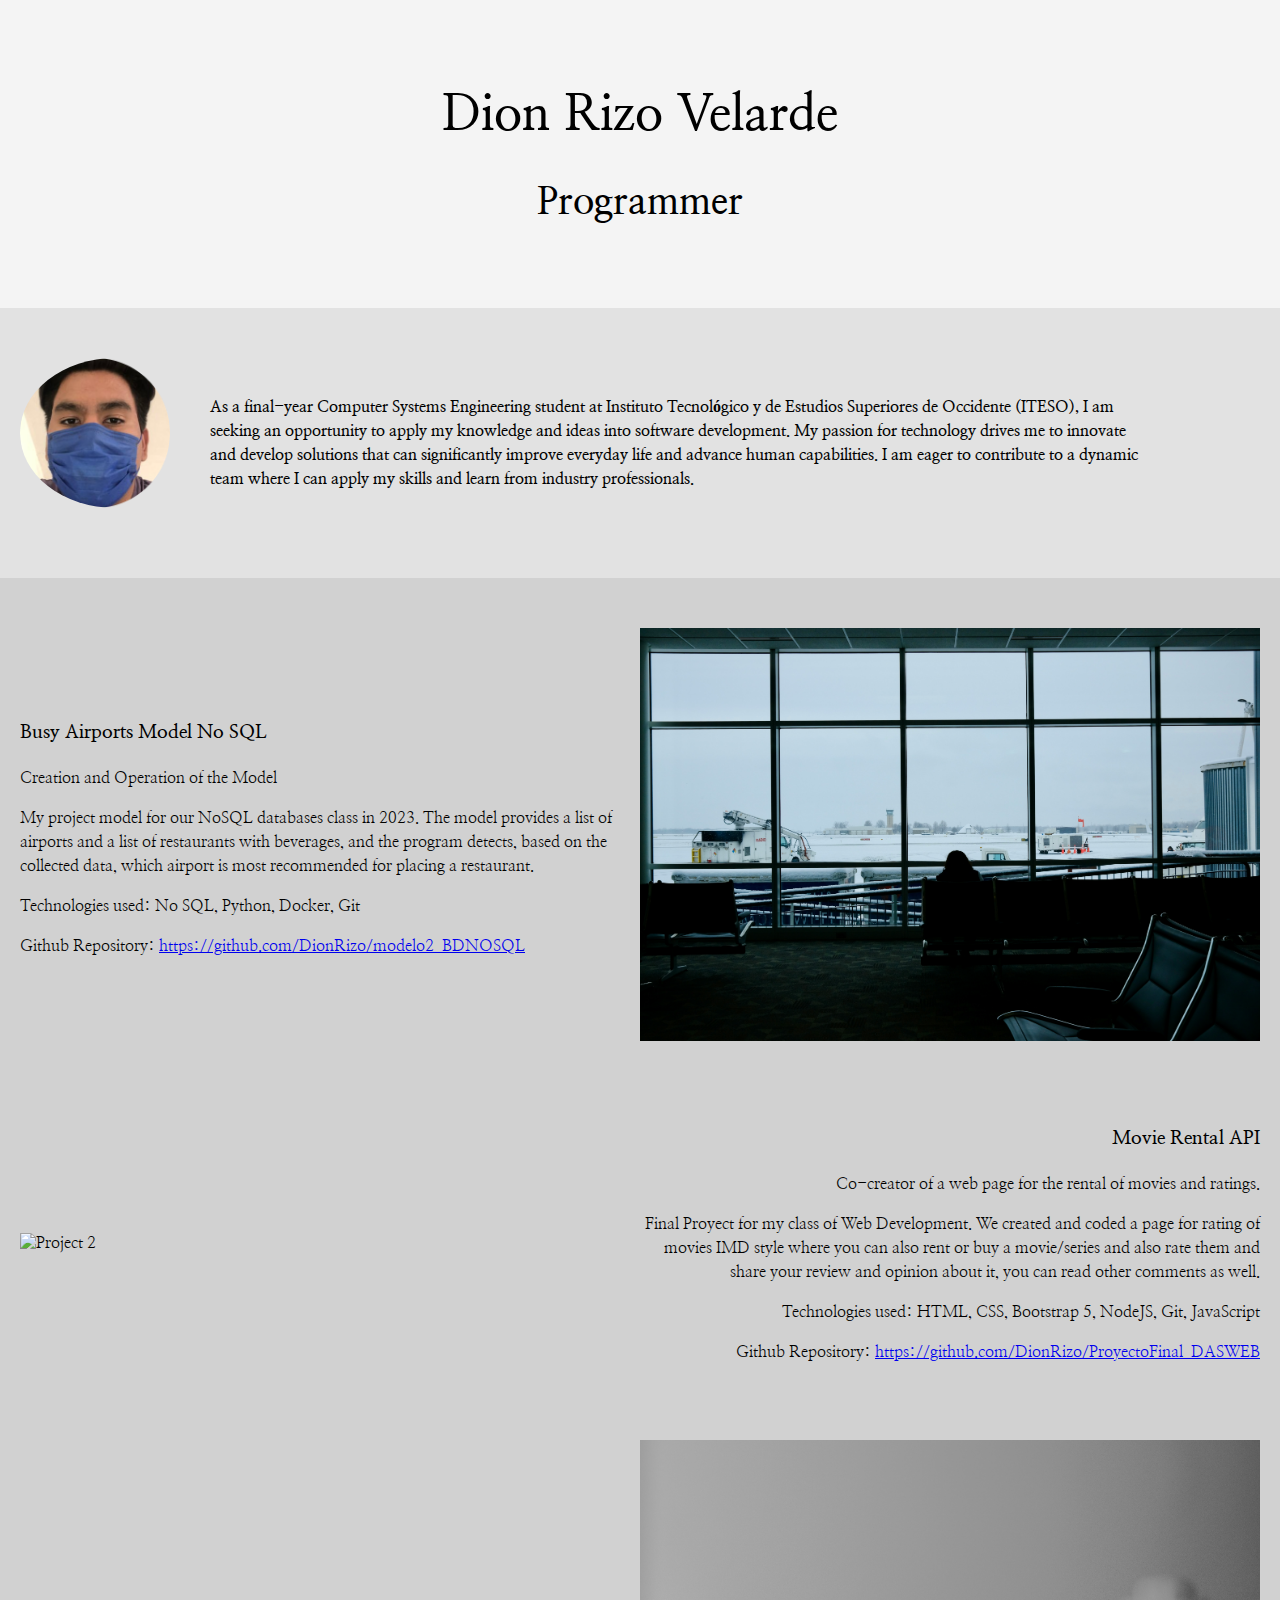
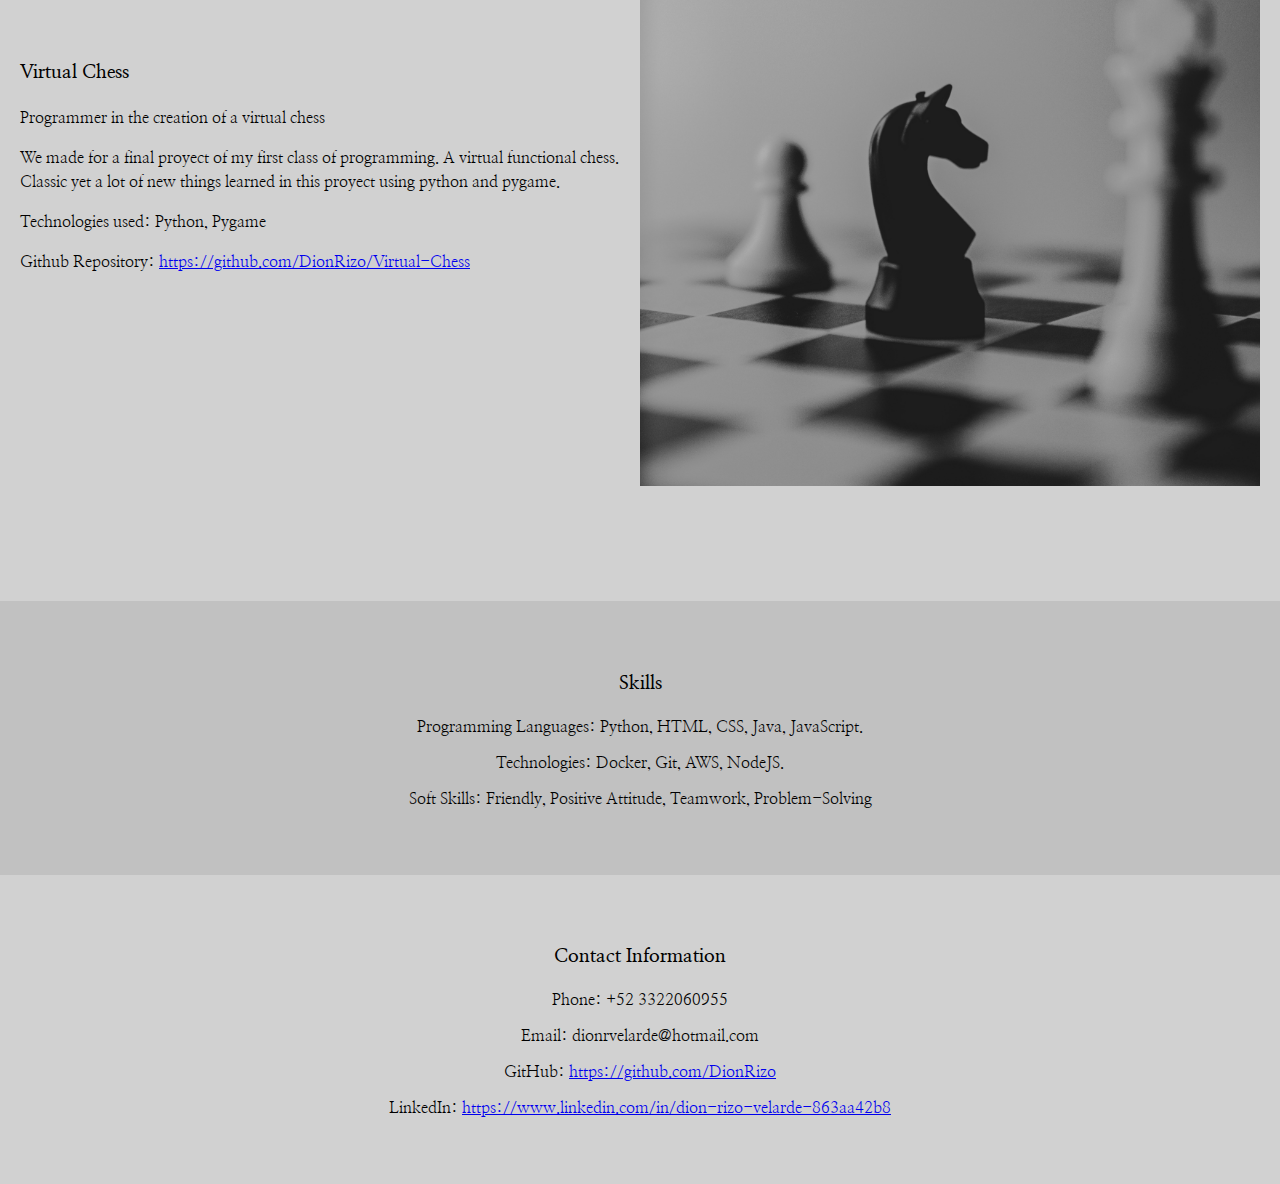
==== commit 007d809d: "finished personal page" ====
--- a/index.html
+++ b/index.html
@@ -18,50 +18,49 @@
             <p>As a final-year Computer Systems Engineering student at Instituto Tecnológico y de Estudios Superiores de Occidente (ITESO), I am seeking an opportunity to apply my knowledge and ideas into software development. My passion for technology drives me to innovate and develop solutions that can significantly improve everyday life and advance human capabilities. I am eager to contribute to a dynamic team where I can apply my skills and learn from industry professionals.</p>
         </div>
         <div class="section projects">
-            <div class="project">
-                <div class="project-content one">
-                    <div>
-                        <h3> Busy Airports Model No SQL </h3>
-                        <p>Creation and Operation of the Model</p>
-                        <p>My project model for our NoSQL databases class in 2023. The model provides a list of airports and a list of restaurants with beverages, and the program detects, based on the collected data, which airport is most recommended for placing a restaurant.</p>
-                        <p>Technologies used: No SQL, Python, Docker, Git</p>
-                        <p>Github Repository: <a href="https://github.com/DionRizo/modelo2_BDNOSQL">https://github.com/DionRizo/modelo2_BDNOSQL</a></p>
-                    </div>
-                    <div>
-                        <img src="./images/terminal.jpg" alt="Project 1">
-                    </div>
-                </div>
-            </div>
-            <div class="project">
-                <div class="project-content two">
-                    <div>
-                        <h3>Movie Rental API</h3>
-                        <p>Co-creator of a web page for the rental of movies and ratings. </p>
-                        <p>Final Proyect for my class of Web Development. We created and coded a page for rating of movies IMD style where you can also rent or buy a movie/series and also rate them and share your review and opinion about it, you can read other comments as well.</p>
-                        <p>Technologies used: HTML, CSS, Bootstrap 5, NodeJS, Git, JavaScript</p>
-                        <p>Github Repository: <a href="https://github.com/DionRizo/ProyectoFinal_DASWEB"> https://github.com/DionRizo/ProyectoFinal_DASWEB</a></p>
-                    </div>
-                    <div>
-                        <img src="./images/movie-rental.jpg" alt="Project 2">
-                    </div>
-                </div>
-            </div>
-            <div class="project">
-                <div class="project-content three">
-                    <div>
-                        <h3>Virtual Chess </h3>
-                        <p>Programmer in the creation of a virtual chess </p>
-                        <p>We made for a final proyect of my first class of programming. A virtual functional chess. Classic yet a lot of new things learned in this proyect using python and pygame.</p>
-                        <p>Technologies used: Python, Pygame</p>
-                          
-                        <p>Github Repository: <a href="https://github.com/DionRizo/Virtual-Chess">https://github.com/DionRizo/Virtual-Chess</a> </p>
-                    </div>
-                    <div>
-                        <img src="./images/virtual-chess.jpg" alt="Project 3">
-                    </div>
-                </div>
-            </div>
-        </div>
+          <div class="project">
+              <div class="project-content one">
+                  <div>
+                      <h3>Busy Airports Model No SQL</h3>
+                      <p>Creation and Operation of the Model</p>
+                      <p>My project model for our NoSQL databases class in 2023. The model provides a list of airports and a list of restaurants with beverages, and the program detects, based on the collected data, which airport is most recommended for placing a restaurant.</p>
+                      <p>Technologies used: No SQL, Python, Docker, Git</p>
+                      <p>Github Repository: <a href="https://github.com/DionRizo/modelo2_BDNOSQL">https://github.com/DionRizo/modelo2_BDNOSQL</a></p>
+                  </div>
+                  <div>
+                      <img src="./images/terminal.jpg" alt="Project 1">
+                  </div>
+              </div>
+          </div>
+          <div class="project">
+              <div class="project-content two">
+                  <div>
+                      <h3>Movie Rental API</h3>
+                      <p>Co-creator of a web page for the rental of movies and ratings.</p>
+                      <p>Final Proyect for my class of Web Development. We created and coded a page for rating of movies IMD style where you can also rent or buy a movie/series and also rate them and share your review and opinion about it, you can read other comments as well.</p>
+                      <p>Technologies used: HTML, CSS, Bootstrap 5, NodeJS, Git, JavaScript</p>
+                      <p>Github Repository: <a href="https://github.com/DionRizo/ProyectoFinal_DASWEB">https://github.com/DionRizo/ProyectoFinal_DASWEB</a></p>
+                  </div>
+                  <div>
+                      <img src="./images/movie-rental.jpg" alt="Project 2">
+                  </div>
+              </div>
+          </div>
+          <div class="project">
+              <div class="project-content three">
+                  <div>
+                      <h3>Virtual Chess</h3>
+                      <p>Programmer in the creation of a virtual chess</p>
+                      <p>We made for a final proyect of my first class of programming. A virtual functional chess. Classic yet a lot of new things learned in this proyect using python and pygame.</p>
+                      <p>Technologies used: Python, Pygame</p>
+                      <p>Github Repository: <a href="https://github.com/DionRizo/Virtual-Chess">https://github.com/DionRizo/Virtual-Chess</a></p>
+                  </div>
+                  <div>
+                      <img src="./images/virtual-chess.jpg" alt="Project 3">
+                  </div>
+              </div>
+          </div>
+      </div>      
         <div class="section skills">
             <h3>Skills</h3>
             <p>Programming Languages: Python, HTML, CSS, Java, JavaScript.</p>
--- a/style.css
+++ b/style.css
@@ -110,9 +110,9 @@
 
 .contact {
     text-align: center;
-    background: black;
+    background: #d1d1d1;
     padding: 50px 20px;
-    color: white;
+    color: black;
 }
 
 .contact h3 {
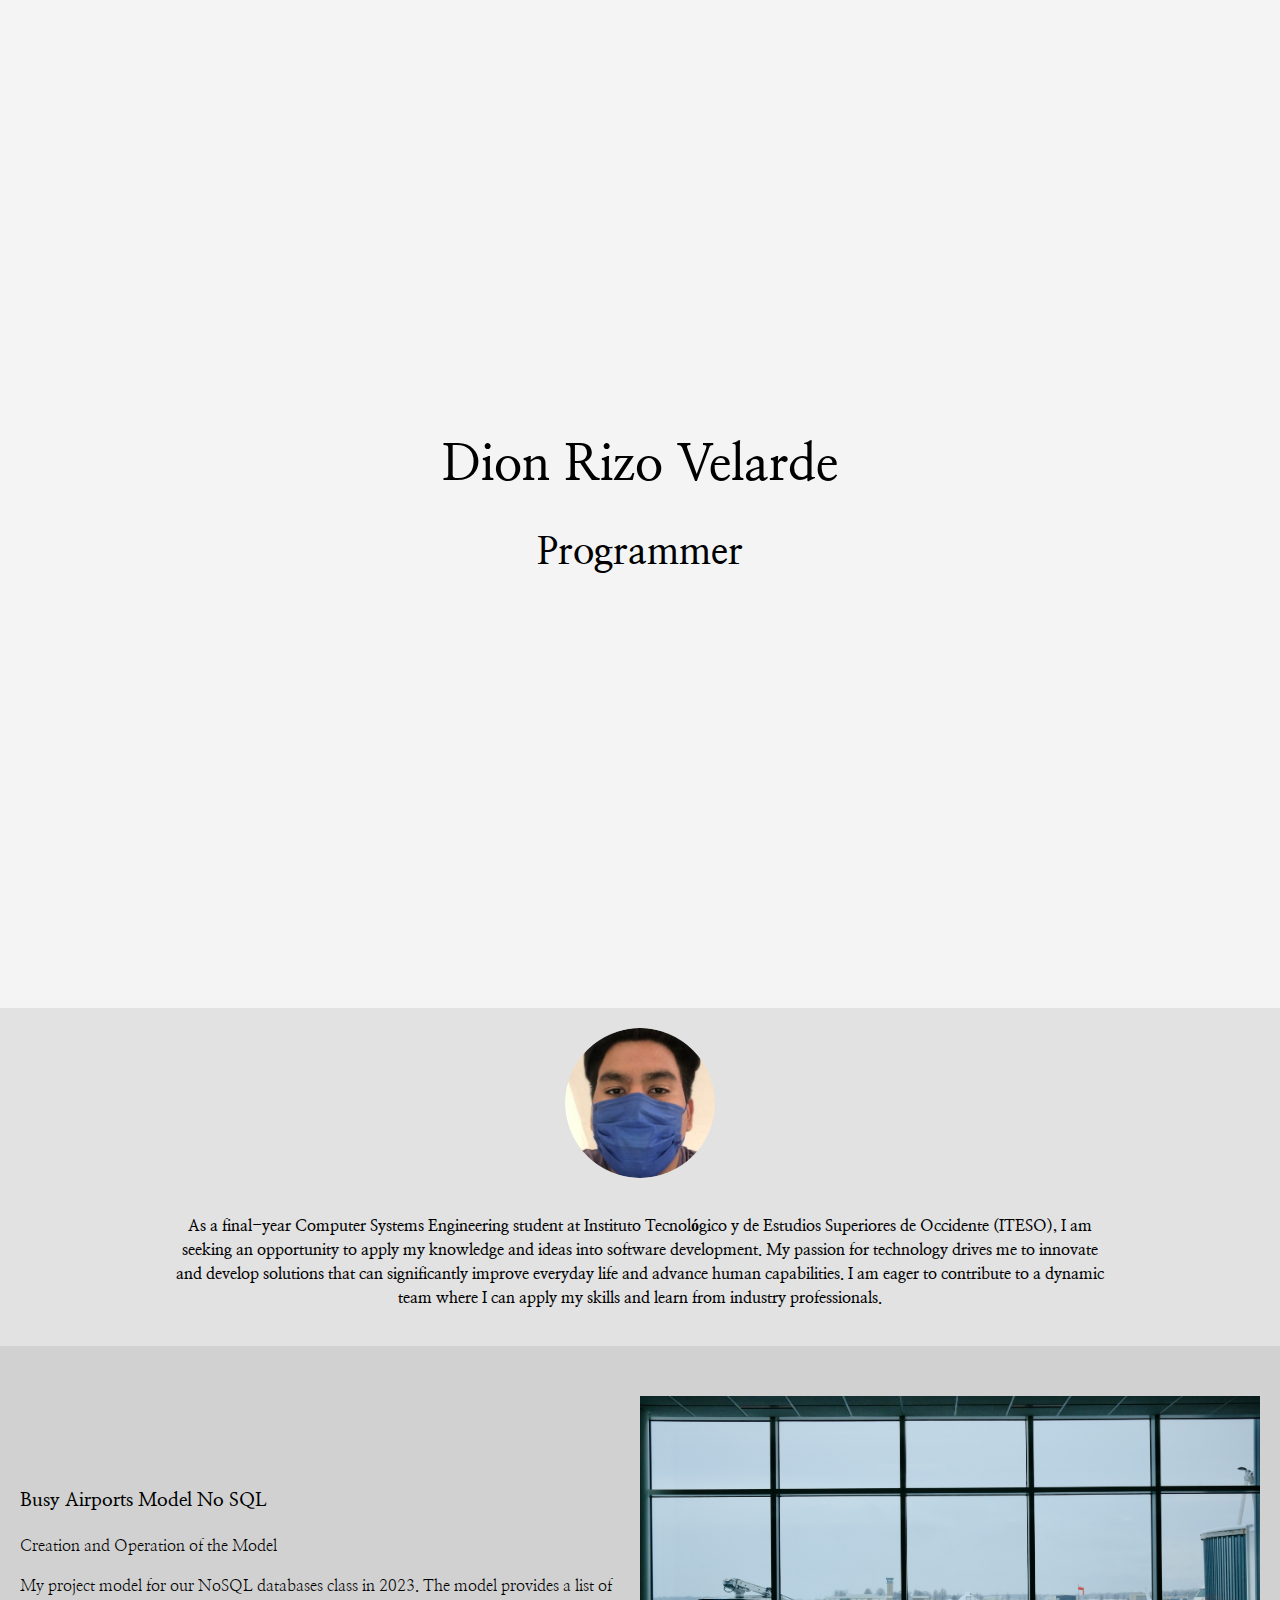
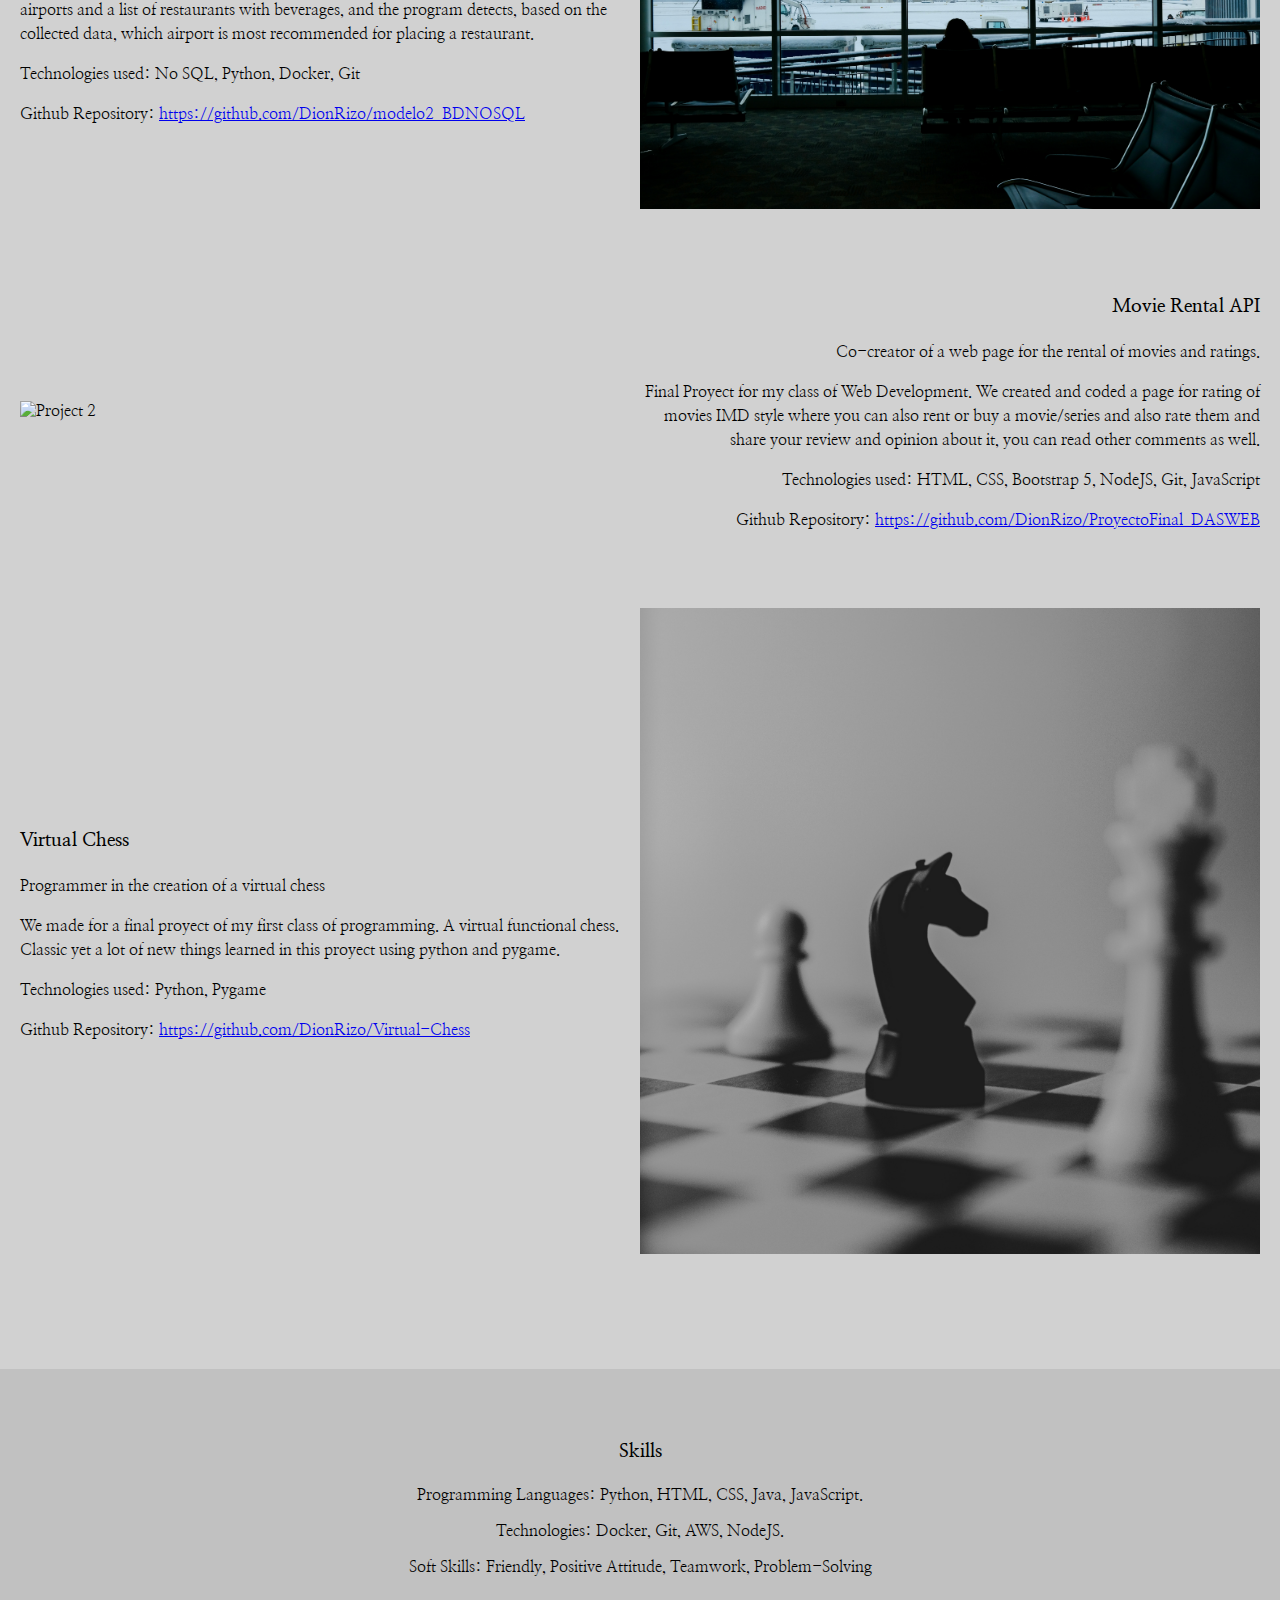
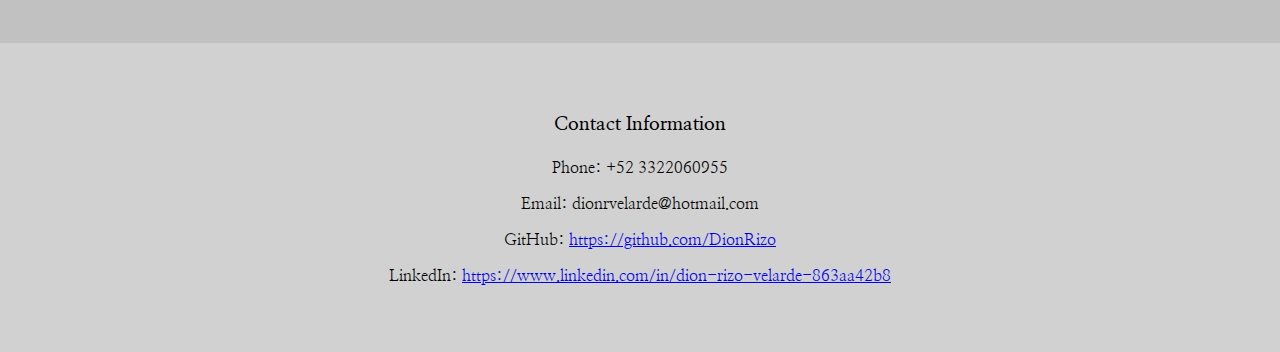
==== commit 8d412c5b: "fixed some images errors" ====
--- a/index.html
+++ b/index.html
@@ -18,49 +18,49 @@
             <p>As a final-year Computer Systems Engineering student at Instituto Tecnológico y de Estudios Superiores de Occidente (ITESO), I am seeking an opportunity to apply my knowledge and ideas into software development. My passion for technology drives me to innovate and develop solutions that can significantly improve everyday life and advance human capabilities. I am eager to contribute to a dynamic team where I can apply my skills and learn from industry professionals.</p>
         </div>
         <div class="section projects">
-          <div class="project">
-              <div class="project-content one">
-                  <div>
-                      <h3>Busy Airports Model No SQL</h3>
-                      <p>Creation and Operation of the Model</p>
-                      <p>My project model for our NoSQL databases class in 2023. The model provides a list of airports and a list of restaurants with beverages, and the program detects, based on the collected data, which airport is most recommended for placing a restaurant.</p>
-                      <p>Technologies used: No SQL, Python, Docker, Git</p>
-                      <p>Github Repository: <a href="https://github.com/DionRizo/modelo2_BDNOSQL">https://github.com/DionRizo/modelo2_BDNOSQL</a></p>
-                  </div>
-                  <div>
-                      <img src="./images/terminal.jpg" alt="Project 1">
-                  </div>
-              </div>
-          </div>
-          <div class="project">
-              <div class="project-content two">
-                  <div>
-                      <h3>Movie Rental API</h3>
-                      <p>Co-creator of a web page for the rental of movies and ratings.</p>
-                      <p>Final Proyect for my class of Web Development. We created and coded a page for rating of movies IMD style where you can also rent or buy a movie/series and also rate them and share your review and opinion about it, you can read other comments as well.</p>
-                      <p>Technologies used: HTML, CSS, Bootstrap 5, NodeJS, Git, JavaScript</p>
-                      <p>Github Repository: <a href="https://github.com/DionRizo/ProyectoFinal_DASWEB">https://github.com/DionRizo/ProyectoFinal_DASWEB</a></p>
-                  </div>
-                  <div>
-                      <img src="./images/movie-rental.jpg" alt="Project 2">
-                  </div>
-              </div>
-          </div>
-          <div class="project">
-              <div class="project-content three">
-                  <div>
-                      <h3>Virtual Chess</h3>
-                      <p>Programmer in the creation of a virtual chess</p>
-                      <p>We made for a final proyect of my first class of programming. A virtual functional chess. Classic yet a lot of new things learned in this proyect using python and pygame.</p>
-                      <p>Technologies used: Python, Pygame</p>
-                      <p>Github Repository: <a href="https://github.com/DionRizo/Virtual-Chess">https://github.com/DionRizo/Virtual-Chess</a></p>
-                  </div>
-                  <div>
-                      <img src="./images/virtual-chess.jpg" alt="Project 3">
-                  </div>
-              </div>
-          </div>
-      </div>      
+            <div class="project">
+                <div class="project-content one">
+                    <div>
+                        <h3>Busy Airports Model No SQL</h3>
+                        <p>Creation and Operation of the Model</p>
+                        <p>My project model for our NoSQL databases class in 2023. The model provides a list of airports and a list of restaurants with beverages, and the program detects, based on the collected data, which airport is most recommended for placing a restaurant.</p>
+                        <p>Technologies used: No SQL, Python, Docker, Git</p>
+                        <p>Github Repository: <a href="https://github.com/DionRizo/modelo2_BDNOSQL">https://github.com/DionRizo/modelo2_BDNOSQL</a></p>
+                    </div>
+                    <div>
+                        <img src="./images/terminal.jpg" alt="Project 1">
+                    </div>
+                </div>
+            </div>
+            <div class="project">
+                <div class="project-content two">
+                    <div>
+                        <h3>Movie Rental API</h3>
+                        <p>Co-creator of a web page for the rental of movies and ratings.</p>
+                        <p>Final Proyect for my class of Web Development. We created and coded a page for rating of movies IMD style where you can also rent or buy a movie/series and also rate them and share your review and opinion about it, you can read other comments as well.</p>
+                        <p>Technologies used: HTML, CSS, Bootstrap 5, NodeJS, Git, JavaScript</p>
+                        <p>Github Repository: <a href="https://github.com/DionRizo/ProyectoFinal_DASWEB">https://github.com/DionRizo/ProyectoFinal_DASWEB</a></p>
+                    </div>
+                    <div>
+                        <img src="./images/movie-rental.jpg" alt="Project 2">
+                    </div>
+                </div>
+            </div>
+            <div class="project">
+                <div class="project-content three">
+                    <div>
+                        <h3>Virtual Chess</h3>
+                        <p>Programmer in the creation of a virtual chess</p>
+                        <p>We made for a final proyect of my first class of programming. A virtual functional chess. Classic yet a lot of new things learned in this proyect using python and pygame.</p>
+                        <p>Technologies used: Python, Pygame</p>
+                        <p>Github Repository: <a href="https://github.com/DionRizo/Virtual-Chess">https://github.com/DionRizo/Virtual-Chess</a></p>
+                    </div>
+                    <div>
+                        <img src="./images/virtual-chess.jpg" alt="Project 3">
+                    </div>
+                </div>
+            </div>
+        </div>      
         <div class="section skills">
             <h3>Skills</h3>
             <p>Programming Languages: Python, HTML, CSS, Java, JavaScript.</p>
--- a/style.css
+++ b/style.css
@@ -21,23 +21,26 @@
 .name-title {
     text-align: center;
     background: #f4f4f4;
-    padding: 50px 0;
+    padding: 400px 0;
     font-size: 25px;
 }
 
 .profile {
     display: flex;
+    justify-content: center;
     align-items: center;
+    flex-direction: column; /* Add this to stack the content vertically */
     text-align: center;
     background: #e2e2e2;
-    padding: 50px 20px;
+    height: 100%; /* Ensure the height is 100% or set a specific height if needed */
 }
 
 .profile p {
-    text-align: left;
+    text-align: center;
     font-weight: bold;
     width: 75%;
     line-height: 1.5;
+    padding: 0px 20px 0px 20px;
 }
 
 .profile img {
@@ -45,8 +48,8 @@
     height: 150px;
     border-radius: 50%;
     margin-bottom: 20px;
-    padding-right: 40px;
 }
+
 
 .projects {
     display: flex;
@@ -119,14 +122,32 @@
     text-align: center;
 }
 
+/* Media query for smaller screens */
 @media (max-width: 767px) {
     .project-content {
         flex-direction: column;
+        align-items: flex-start; /* Align items to the start */
     }
+
+    .project-content div {
+        max-width: 100%; /* Allow content to take full width */
+        margin-bottom: 20px; /* Add space between text and image */
+    }
+
     .project-content img {
         width: 100%; /* Make the image take full width on smaller screens */
         margin: 0; /* Remove margins */
     }
+
+    .project-content.two {
+        flex-direction: column; /* Ensure the reversed content also stacks vertically */
+        align-items: flex-start; /* Align items to the start */
+    }
+
+    .project-content.two div {
+        margin-bottom: 20px; /* Add space between text and image */
+    }
+
     .project-content.two img {
         width: 100%; /* Make the image take full width on smaller screens */
         margin: 0; /* Remove margins */
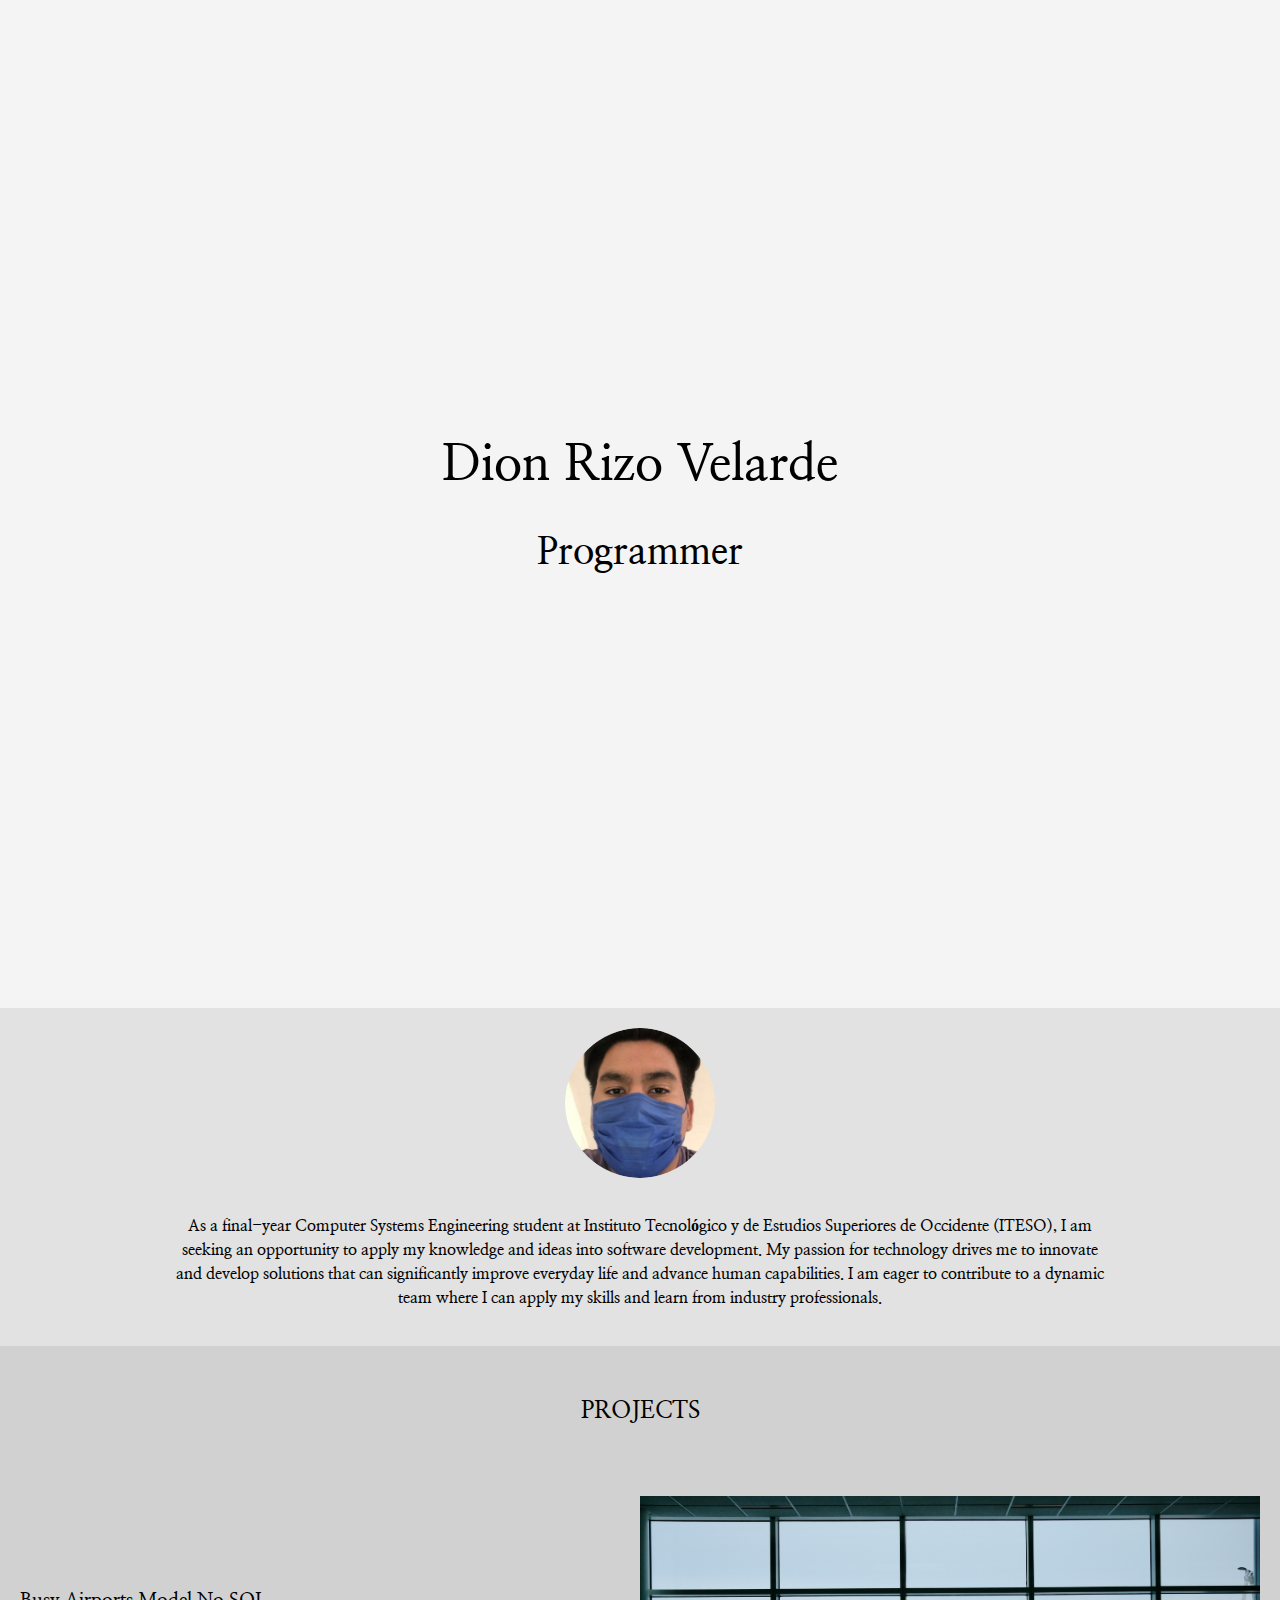
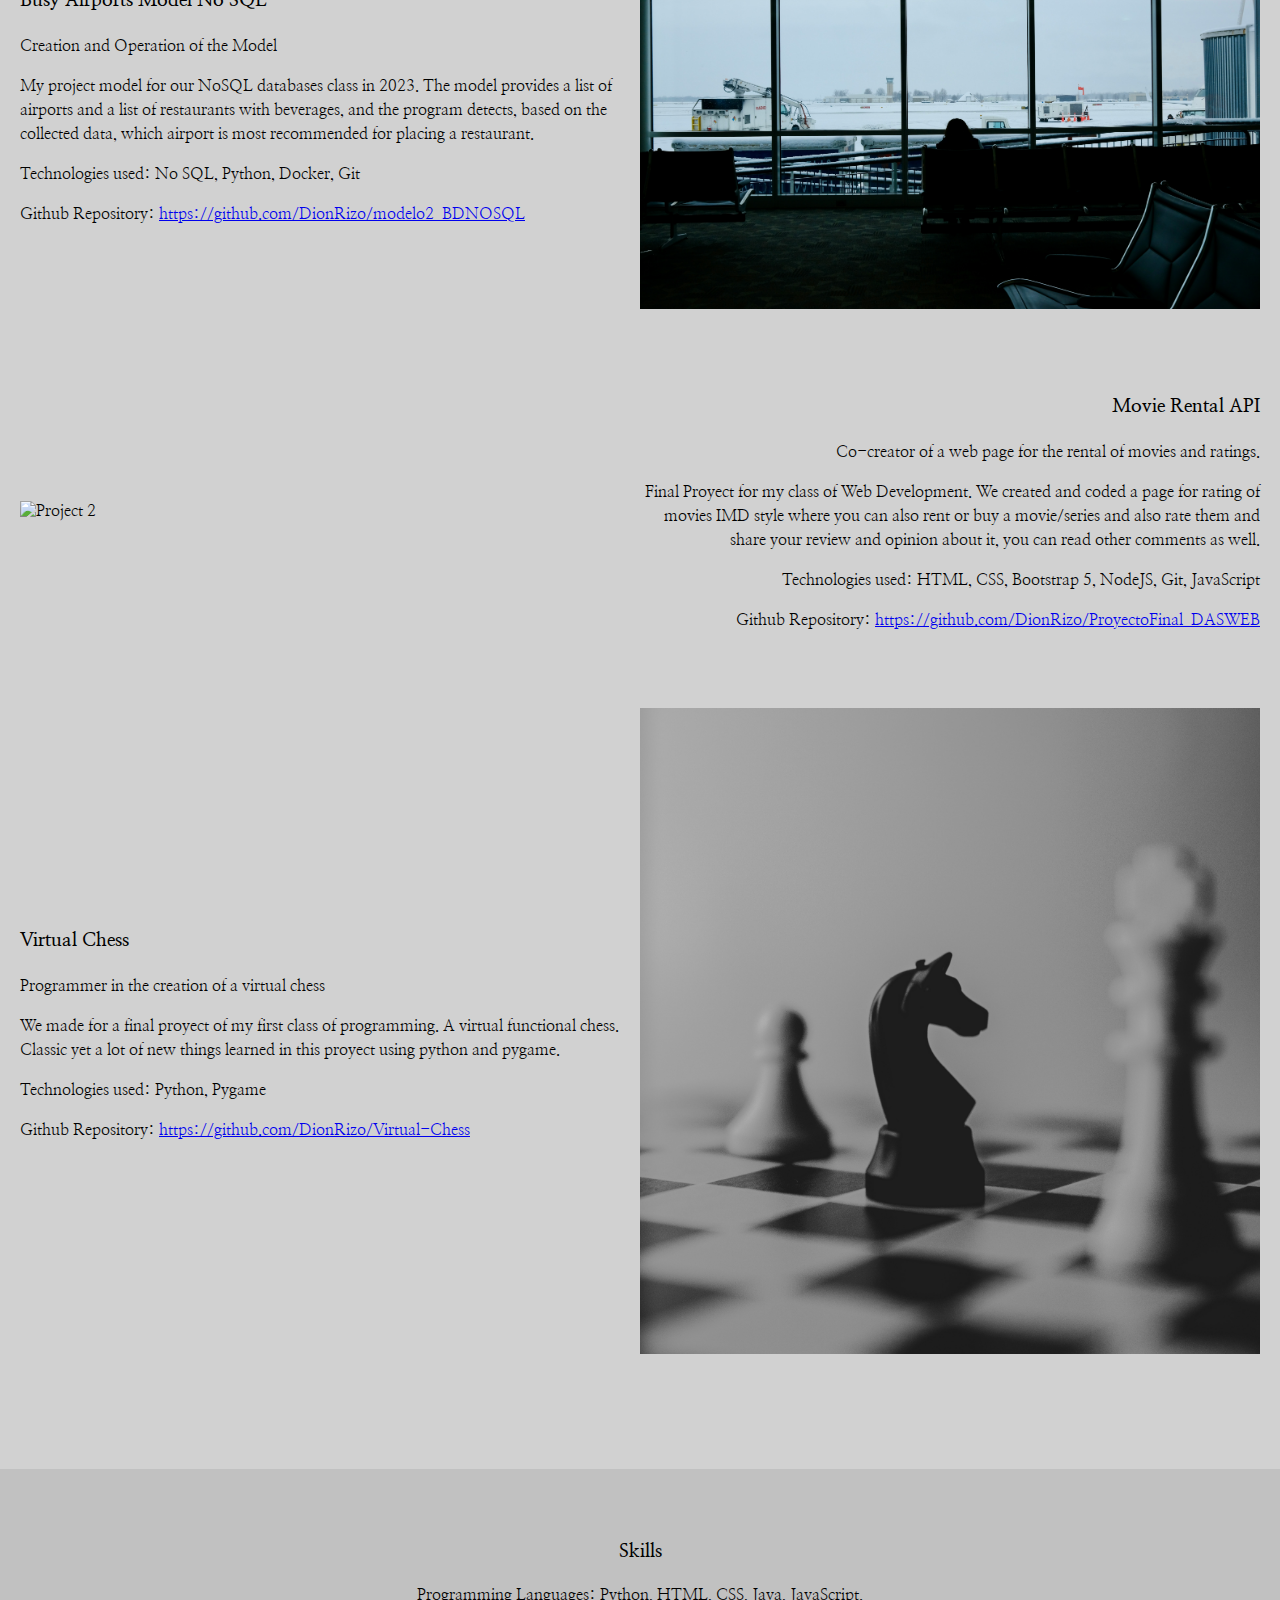
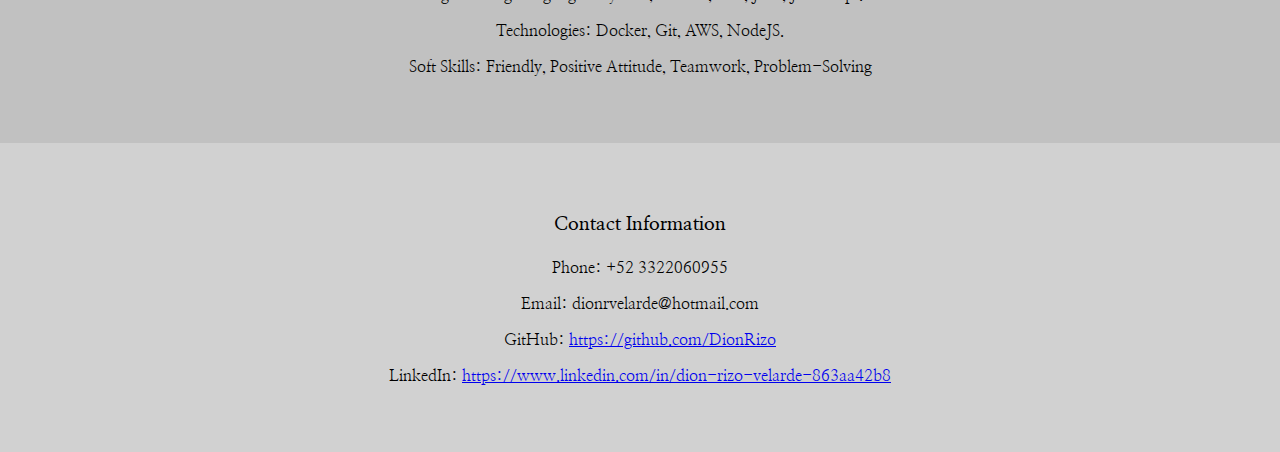
==== commit 2e556edc: "added a title for my projects" ====
--- a/index.html
+++ b/index.html
@@ -19,6 +19,9 @@
         </div>
         <div class="section projects">
             <div class="project">
+                <div>
+                    <h2 class="h2-projects">PROJECTS</h2>
+                </div>
                 <div class="project-content one">
                     <div>
                         <h3>Busy Airports Model No SQL</h3>
--- a/style.css
+++ b/style.css
@@ -62,6 +62,13 @@
     display: flex;
     flex-direction: column;
     margin-bottom: 30px;
+}
+
+.h2-projects {
+    text-align: center;
+    justify-content: center;
+    padding: 0px 0px 70px 0px;
+    margin: 0;
 }
 
 .project-content {
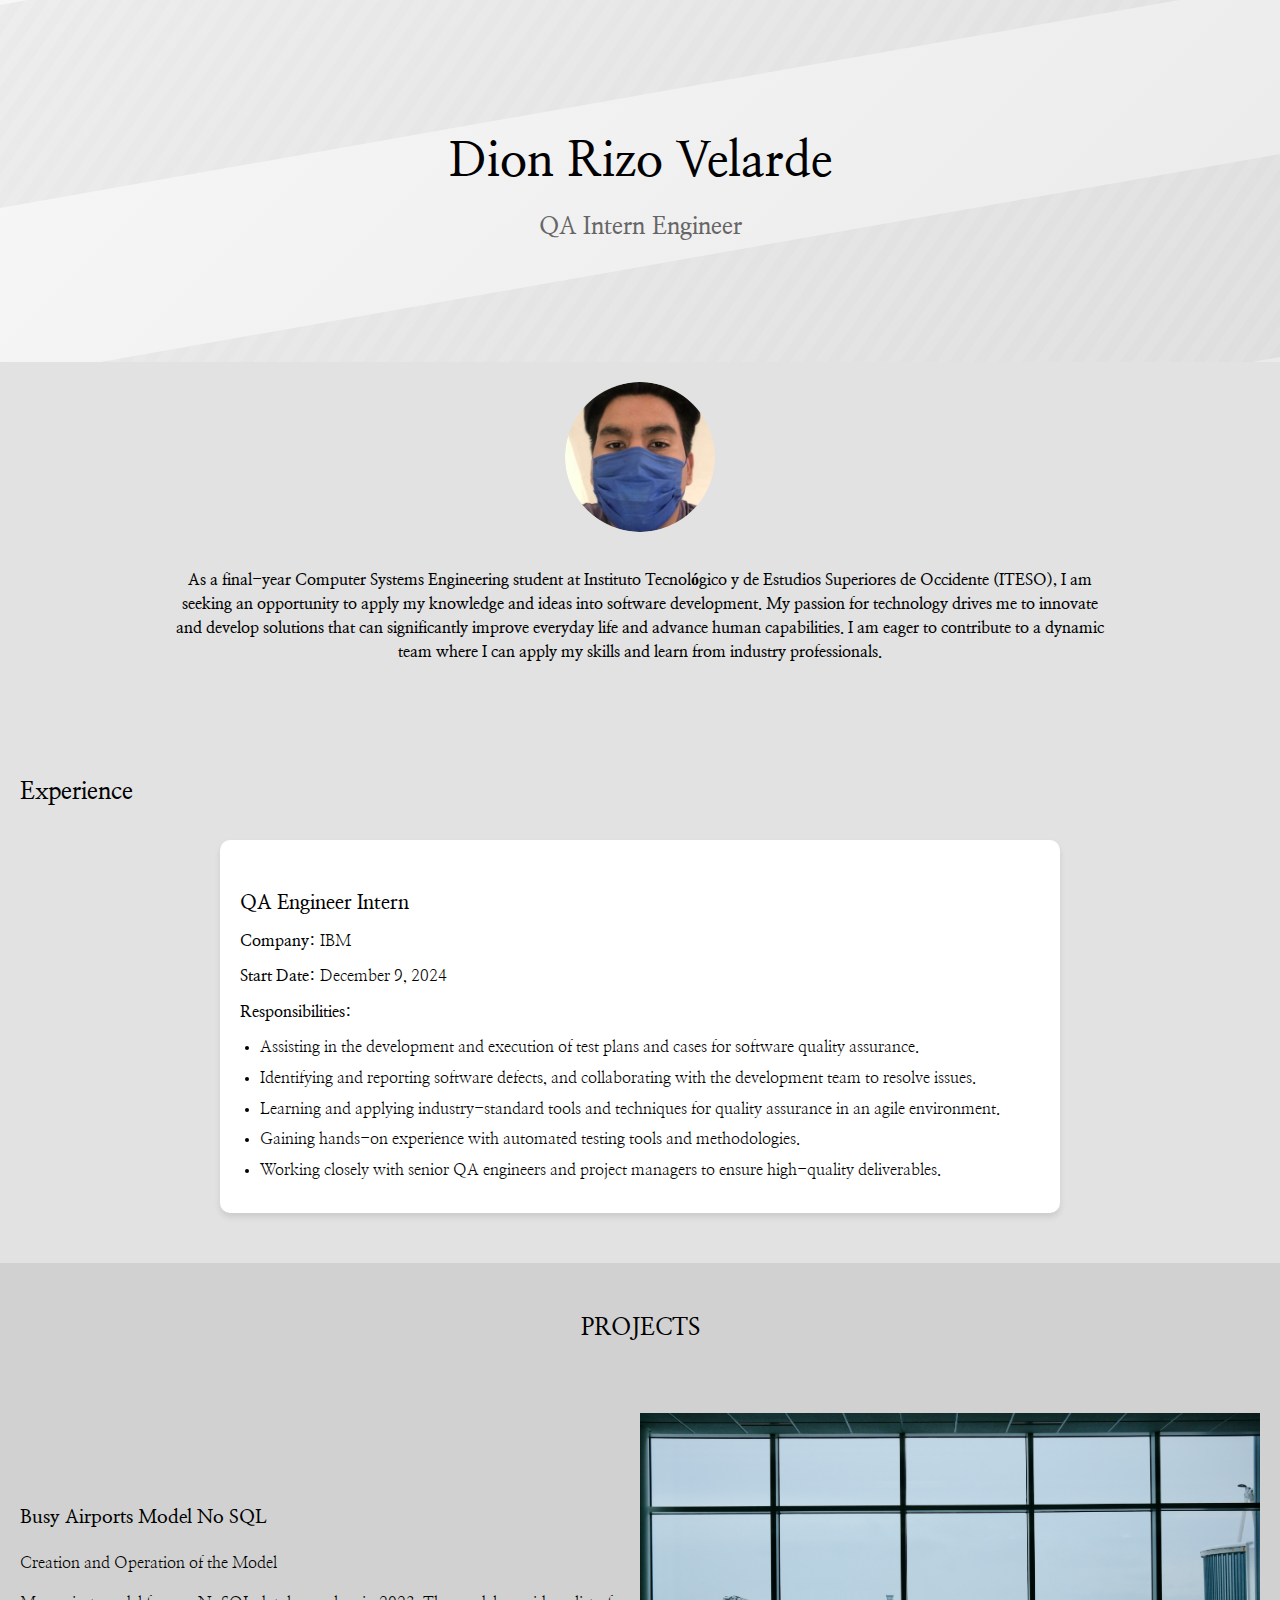
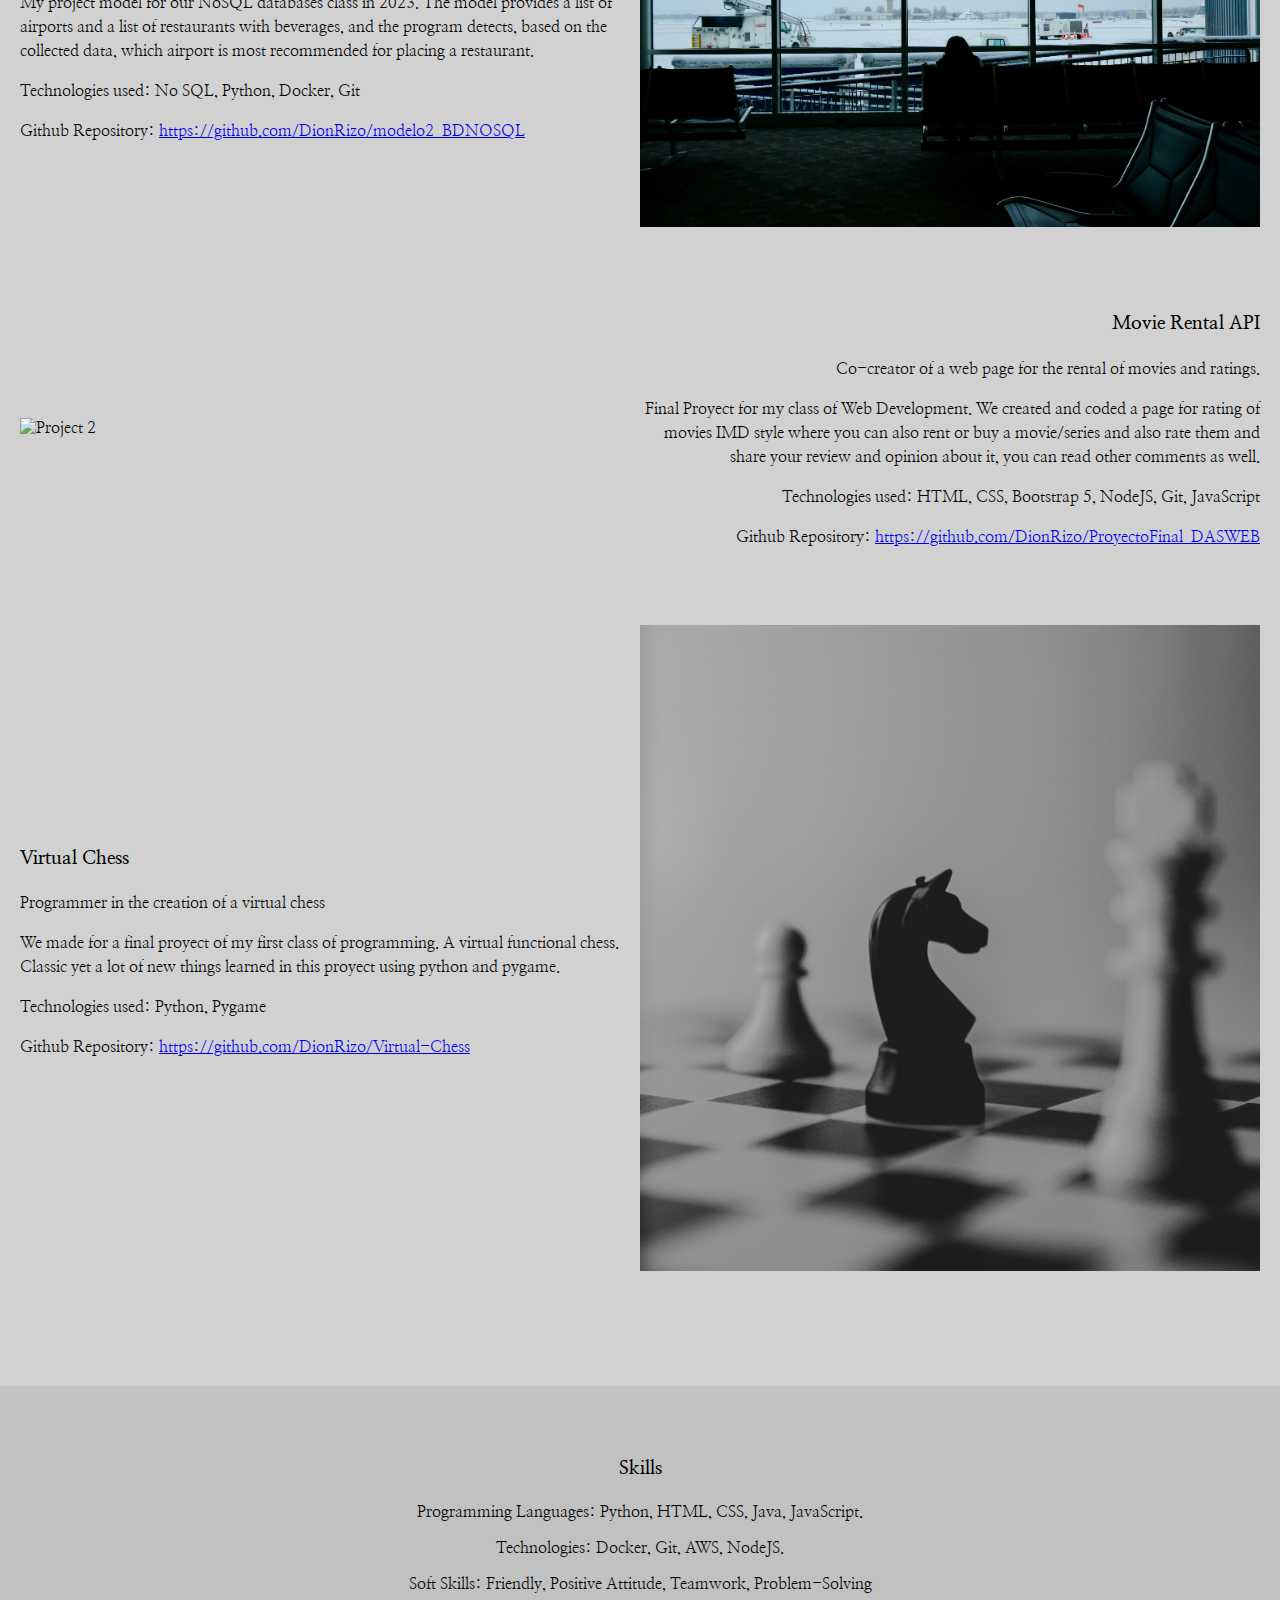
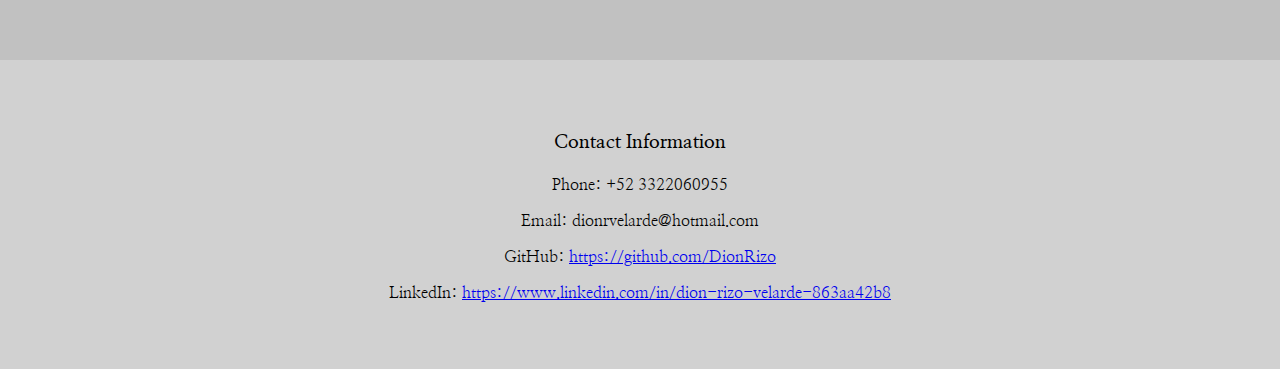
==== commit 0ee47094: "Updated page with my experience and some css" ====
--- a/index.html
+++ b/index.html
@@ -11,11 +11,27 @@
     <div class="container">
         <div class="section name-title">
             <h1>Dion Rizo Velarde</h1>
-            <h2>Programmer</h2>
+            <h2>QA Intern Engineer</h2>
         </div>
         <div class="section profile">
             <img src="./images/dion's foto-modified.png" alt="Dion Rizo Velarde">
             <p>As a final-year Computer Systems Engineering student at Instituto Tecnológico y de Estudios Superiores de Occidente (ITESO), I am seeking an opportunity to apply my knowledge and ideas into software development. My passion for technology drives me to innovate and develop solutions that can significantly improve everyday life and advance human capabilities. I am eager to contribute to a dynamic team where I can apply my skills and learn from industry professionals.</p>
+        </div>
+        <div class="section experience">
+            <h3>Experience</h3>
+            <div class="job">
+                <h4>QA Engineer Intern</h4>
+                <p><strong>Company:</strong> IBM</p>
+                <p><strong>Start Date:</strong> December 9, 2024</p>
+                <p><strong>Responsibilities:</strong></p>
+                <ul>
+                    <li>Assisting in the development and execution of test plans and cases for software quality assurance.</li>
+                    <li>Identifying and reporting software defects, and collaborating with the development team to resolve issues.</li>
+                    <li>Learning and applying industry-standard tools and techniques for quality assurance in an agile environment.</li>
+                    <li>Gaining hands-on experience with automated testing tools and methodologies.</li>
+                    <li>Working closely with senior QA engineers and project managers to ensure high-quality deliverables.</li>
+                </ul>
+            </div>
         </div>
         <div class="section projects">
             <div class="project">
@@ -79,4 +95,4 @@
         </div>
     </div>
 </body>
-</html>
+</html>--- a/style.css
+++ b/style.css
@@ -19,11 +19,54 @@
 }
 
 .name-title {
-    text-align: center;
-    background: #f4f4f4;
-    padding: 400px 0;
-    font-size: 25px;
-}
+    position: relative;
+    text-align: center;
+    padding: 100px 20px;
+    background: linear-gradient(135deg, #f7f7f7, #eaeaea);
+    font-family: 'Nanum Myeongjo', serif;
+    overflow: hidden;
+}
+
+.name-title h1 {
+    font-size: 3rem;
+    margin-bottom: 10px;
+}
+
+.name-title h2 {
+    font-size: 1.5rem;
+    color: #666;
+}
+
+/* Pseudo-elements for isometric lines */
+.name-title::before,
+.name-title::after {
+    content: '';
+    position: absolute;
+    width: 150%;
+    height: 200px;
+    background: repeating-linear-gradient(
+        -45deg,
+        rgba(0, 0, 0, 0.1),
+        rgba(0, 0, 0, 0.1) 10px,
+        rgba(50, 50, 50, 0.1) 10px,
+        rgba(50, 50, 50, 0.1) 20px
+    );
+    opacity: 0.5;
+    transform: rotate(-10deg);
+}
+
+/* Top-left lines */
+.name-title::before {
+    top: -50px;
+    left: -50%;
+}
+
+/* Bottom-right lines */
+.name-title::after {
+    bottom: -50px;
+    right: -50%;
+}
+
 
 .profile {
     display: flex;
@@ -160,3 +203,54 @@
         margin: 0; /* Remove margins */
     }
 }
+
+/* Styles for the Experience section */
+.experience {
+    text-align: center;
+    background: #e2e2e2; /* Same background as profile for consistency */
+    padding: 50px 20px; /* Similar padding to other sections */
+}
+
+.experience h3 {
+    margin-bottom: 30px; /* Add spacing below the heading */
+    font-size: 24px; /* Ensure the font size is prominent */
+}
+
+.job {
+    text-align: left; /* Align job details to the left */
+    margin: 0 auto; /* Center the content within the section */
+    max-width: 800px; /* Limit width for better readability */
+    line-height: 1.6; /* Improve readability of the text */
+    background: #ffffff; /* Add a subtle background to the job details */
+    padding: 20px; /* Add padding around the content */
+    border-radius: 10px; /* Rounded corners for a modern look */
+    box-shadow: 0 4px 6px rgba(0, 0, 0, 0.1); /* Light shadow for depth */
+}
+
+.job h4 {
+    font-size: 20px; /* Make the job title stand out */
+    margin-bottom: 10px; /* Add spacing below the job title */
+}
+
+.job p, .job ul {
+    margin: 10px 0; /* Space out paragraphs and lists */
+}
+
+.job ul {
+    padding-left: 20px; /* Add padding for bullet points */
+}
+
+.job li {
+    margin-bottom: 5px; /* Space out list items */
+}
+
+/* Responsive adjustments for smaller screens */
+@media (max-width: 767px) {
+    .experience {
+        padding: 30px 15px; /* Reduce padding for smaller screens */
+    }
+
+    .job {
+        padding: 15px; /* Adjust padding inside the job section */
+    }
+}